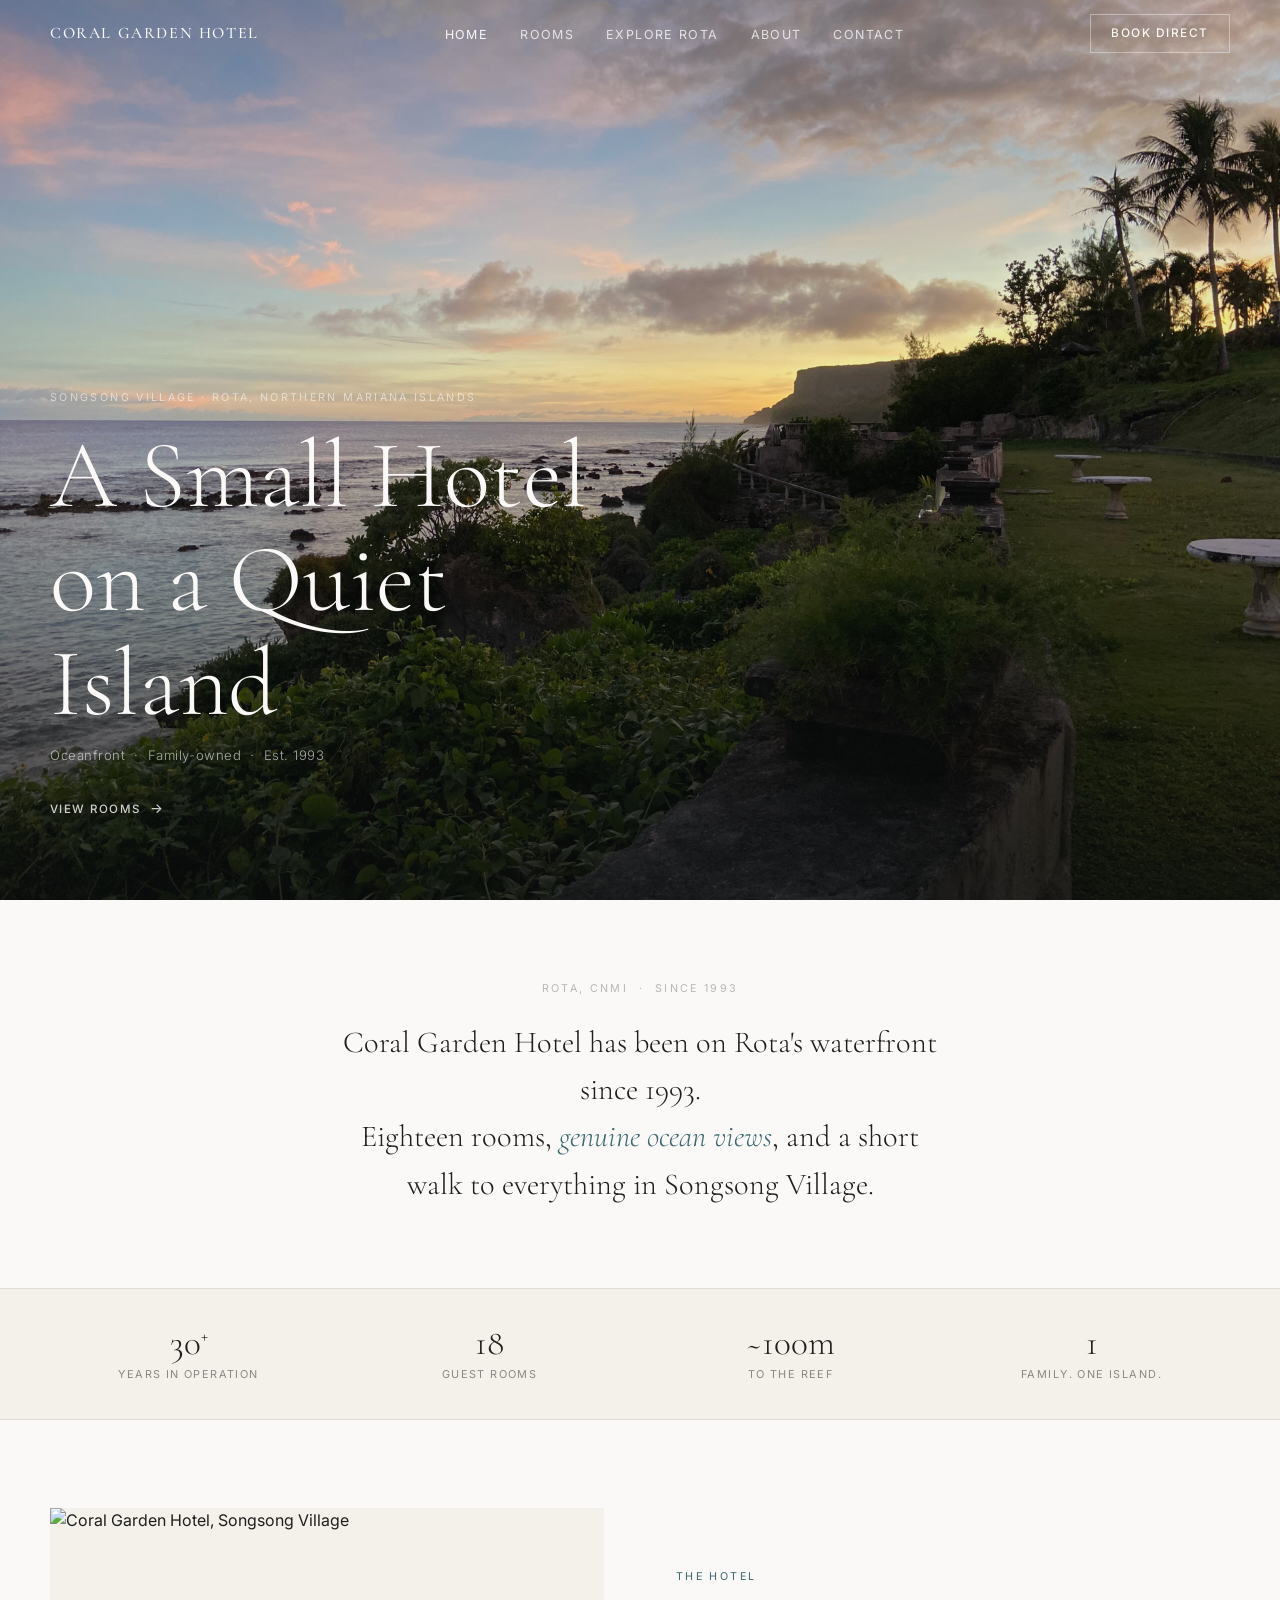
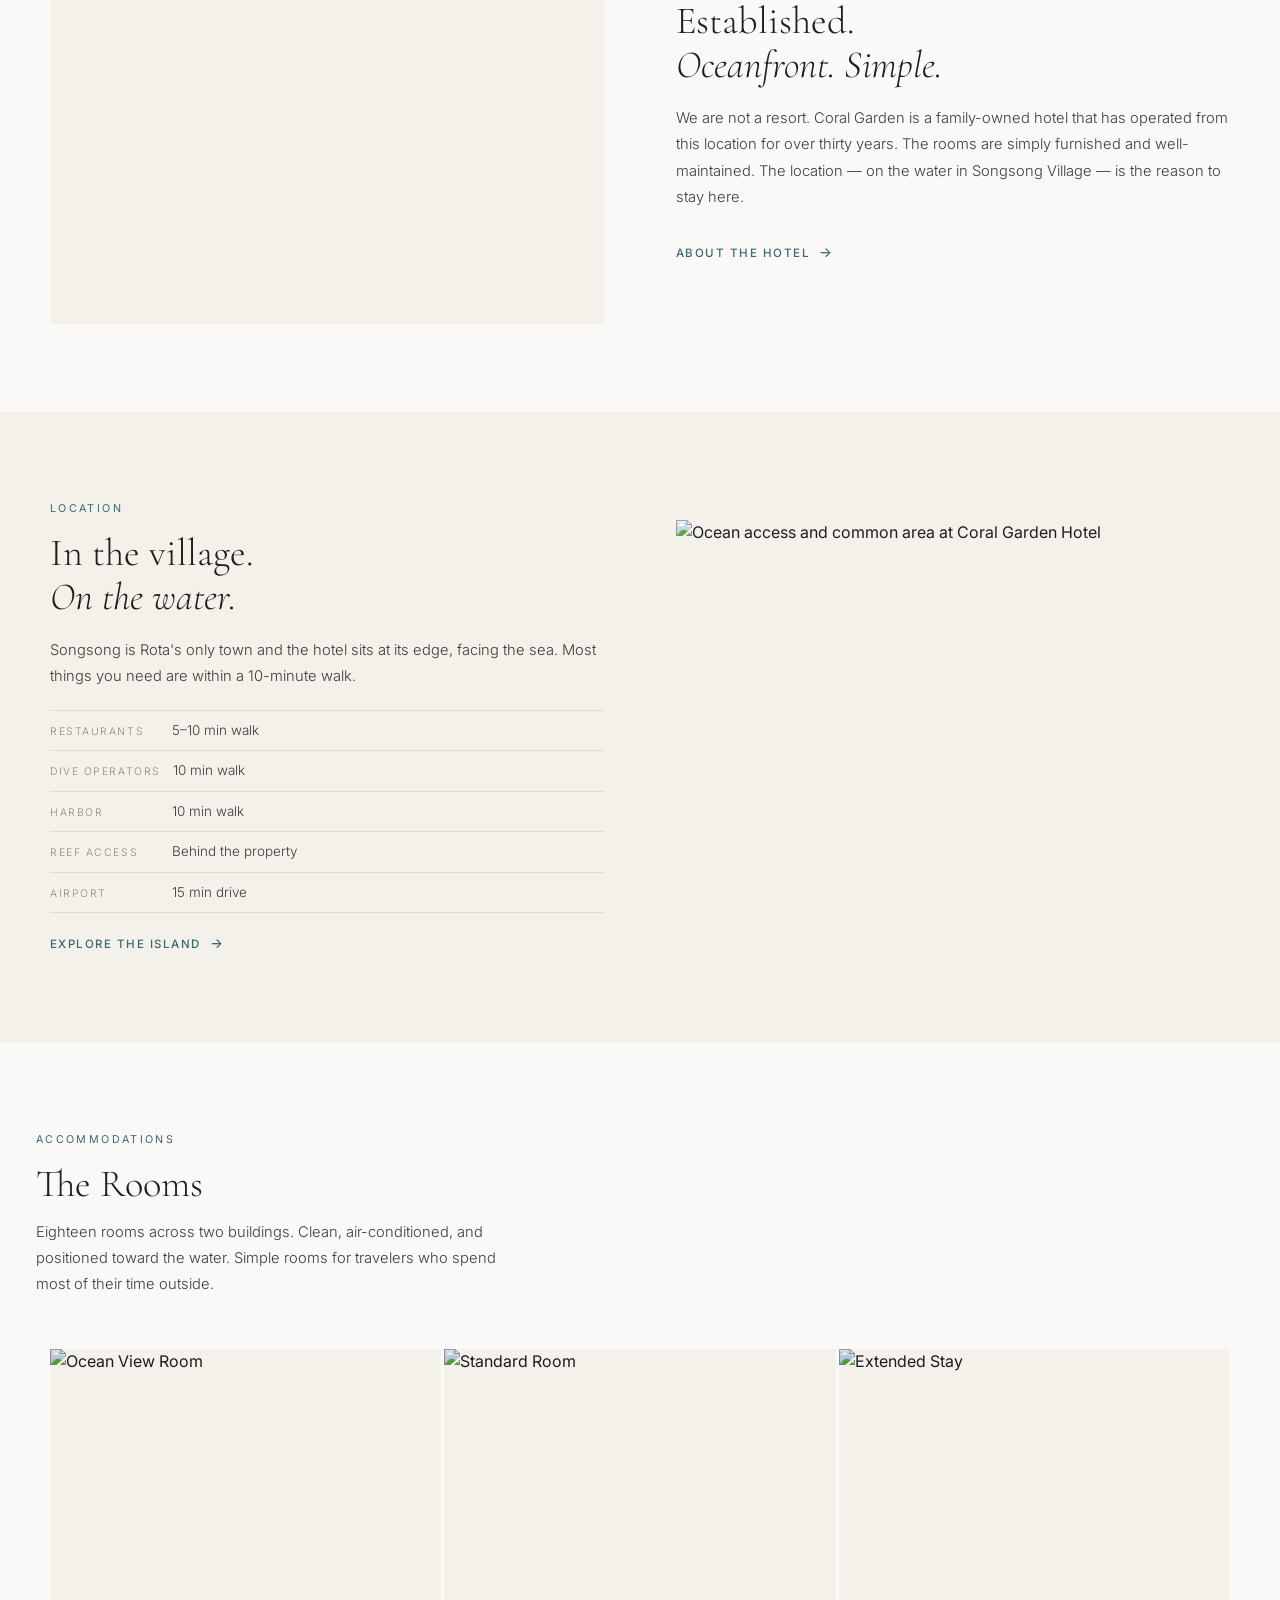
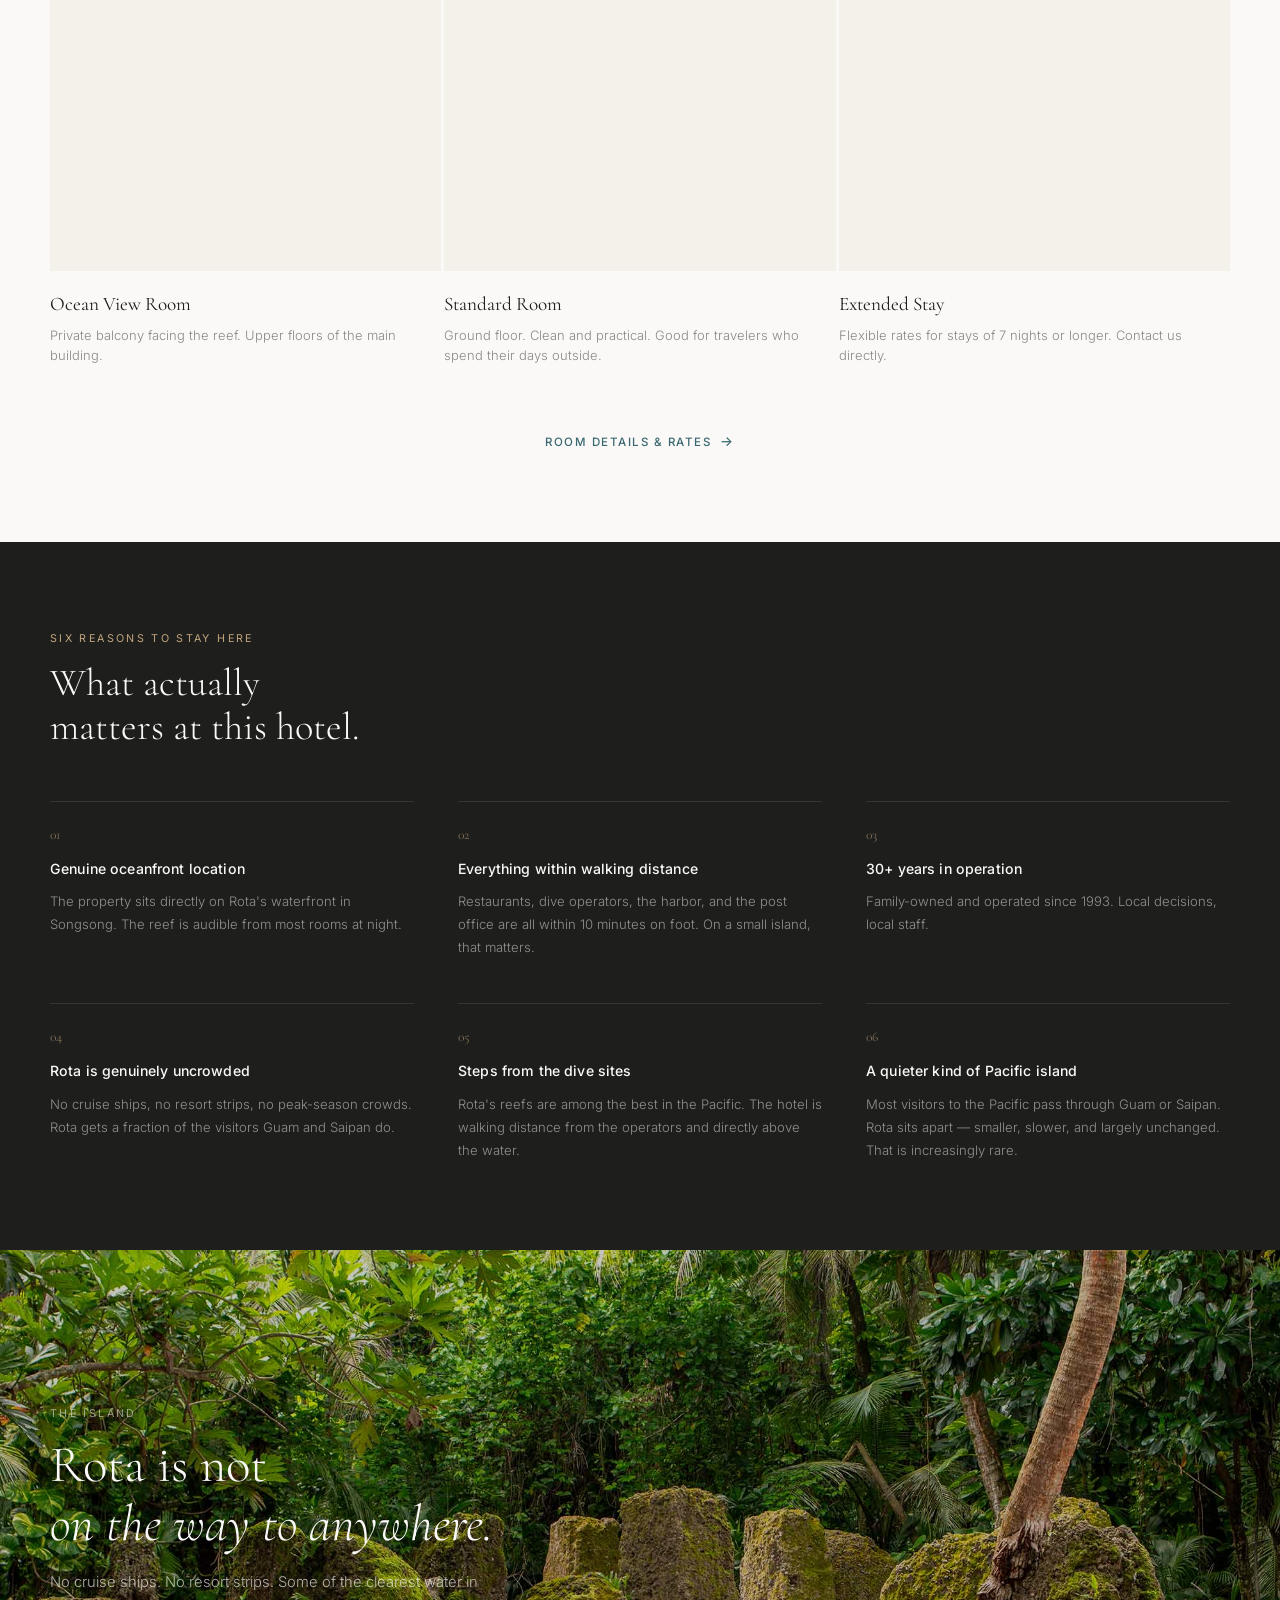
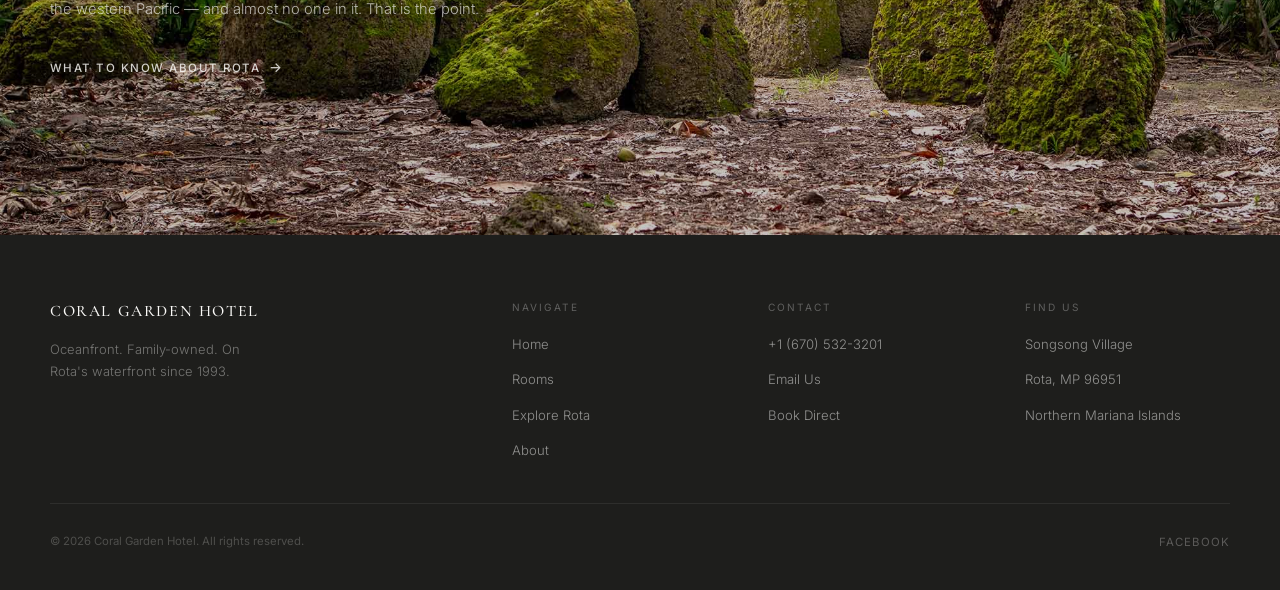
==== index.html @ 94ff8581 "removebookdirectlanguage" ====
<!DOCTYPE html>
<html lang="en">
<head>
  <meta charset="UTF-8">
  <meta name="viewport" content="width=device-width, initial-scale=1.0">
  <title>Coral Garden Hotel — Rota, Northern Mariana Islands</title>
  <meta name="description" content="A family-owned oceanfront hotel in Songsong Village, Rota. Ocean views, direct reef access, walking distance to restaurants and dive operators. Book direct for the best rate.">
  <meta property="og:title" content="Coral Garden Hotel — Rota, CNMI">
  <meta property="og:description" content="A small hotel on a quiet island. Oceanfront. Family-owned. Est. 1993.">
  <meta property="og:type" content="website">
  <link rel="preconnect" href="https://fonts.googleapis.com">
  <link rel="preconnect" href="https://fonts.gstatic.com" crossorigin>
  <link href="https://fonts.googleapis.com/css2?family=Cormorant+Garamond:ital,wght@0,300;0,400;0,500;1,300;1,400&family=Inter:wght@300;400;500&display=swap" rel="stylesheet">
  <link rel="stylesheet" href="style.css">
</head>
<body>

<nav class="nav" id="mainNav">
  <div class="nav-inner">
    <a class="nav-logo" href="index.html">Coral Garden Hotel</a>
    <ul class="nav-links">
      <li><a href="index.html"   class="active">Home</a></li>
      <li><a href="rooms.html"          >Rooms</a></li>
      <li><a href="rota.html"           >Explore Rota</a></li>
      <li><a href="about.html"          >About</a></li>
      <li><a href="contact.html"        >Contact</a></li>
    </ul>
    <a class="nav-book" href="booking.html">Book Direct</a>
    <div class="nav-burger" onclick="mobOpen()">
      <span></span><span></span><span></span>
    </div>
  </div>
</nav>

<div class="mob-menu" id="mobMenu">
  <span class="mob-close" onclick="mobClose()">✕</span>
  <a href="index.html"   onclick="mobClose()">Home</a>
  <a href="rooms.html"   onclick="mobClose()">Rooms</a>
  <a href="rota.html"    onclick="mobClose()">Explore Rota</a>
  <a href="about.html"   onclick="mobClose()">About</a>
  <a href="contact.html" onclick="mobClose()">Contact</a>
  <a class="mob-book" href="booking.html" onclick="mobClose()">Book Direct</a>
</div>

<!-- HERO — REPLACE hero-bg url with best exterior or ocean view photo -->
<section class="hero">
  <div class="hero-bg" id="heroBg"></div>
  <div class="hero-overlay"></div>
  <div class="hero-content">
    <p class="hero-eyebrow">Songsong Village · Rota, Northern Mariana Islands</p>
    <h1 class="hero-title">A Small Hotel<br>on a Quiet Island</h1>
    <p class="hero-sub">Oceanfront &nbsp;·&nbsp; Family-owned &nbsp;·&nbsp; Est. 1993</p>
    <div class="hero-btns">
      <a class="arrow-link light" href="rooms.html">View Rooms</a>
    </div>
  </div>
</section>

<!-- STATEMENT -->
<section class="statement">
  <div class="statement-inner fi">
    <p class="statement-lbl">Rota, CNMI &nbsp;·&nbsp; Since 1993</p>
    <p class="statement-text">
      Coral Garden Hotel has been on Rota's waterfront since 1993.<br>
      Eighteen rooms, <em>genuine ocean views</em>, and a short walk to everything in Songsong Village.
    </p>
  </div>
</section>

<!-- FACTS STRIP -->
<div class="facts">
  <div class="facts-grid">
    <div class="fact fi">
      <div class="fact-n">30<sup>+</sup></div>
      <div class="fact-l">Years in Operation</div>
    </div>
    <div class="fact fi d1">
      <div class="fact-n">18</div>
      <div class="fact-l">Guest Rooms</div>
    </div>
    <div class="fact fi d2">
      <div class="fact-n">~100m</div>
      <div class="fact-l">To the Reef</div>
    </div>
    <div class="fact fi d3">
      <div class="fact-n">1</div>
      <div class="fact-l">Family. One Island.</div>
    </div>
  </div>
</div>

<!-- FEATURE: THE HOTEL — REPLACE img with exterior or pavilion shot -->
<section class="feature">
  <div class="feature-inner fi">
    <div class="feat-img photo-slot">
      <img src="https://static.wixstatic.com/media/27be38_666d4c3dbf014dd08b6da16893f0f1f3~mv2.jpeg"
           alt="Coral Garden Hotel, Songsong Village" loading="lazy">
    </div>
    <div class="feat-txt">
      <p class="label">The Hotel</p>
      <h2 class="heading">Established.<br><em>Oceanfront. Simple.</em></h2>
      <p class="body-text">We are not a resort. Coral Garden is a family-owned hotel that has operated from this location for over thirty years. The rooms are simply furnished and well-maintained. The location — on the water in Songsong Village — is the reason to stay here.</p>
      <a class="arrow-link" href="about.html">About the hotel</a>
    </div>
  </div>
</section>

<!-- FEATURE: LOCATION — REPLACE img with common area or ocean access shot -->
<section class="feature feature-alt">
  <div class="feature-inner rev fi">
    <div class="feat-img photo-slot">
      <img src="https://static.wixstatic.com/media/27be38_fd2245d4fb8647ab97efee381293e799~mv2.jpeg"
           alt="Ocean access and common area at Coral Garden Hotel" loading="lazy">
    </div>
    <div class="feat-txt">
      <p class="label">Location</p>
      <h2 class="heading">In the village.<br><em>On the water.</em></h2>
      <p class="body-text">Songsong is Rota's only town and the hotel sits at its edge, facing the sea. Most things you need are within a 10-minute walk.</p>
      <div class="practical-list">
        <div class="practical-item"><span class="practical-label">Restaurants</span>5–10 min walk</div>
        <div class="practical-item"><span class="practical-label">Dive Operators</span>10 min walk</div>
        <div class="practical-item"><span class="practical-label">Harbor</span>10 min walk</div>
        <div class="practical-item"><span class="practical-label">Reef Access</span>Behind the property</div>
        <div class="practical-item"><span class="practical-label">Airport</span>15 min drive</div>
      </div>
      <a class="arrow-link" href="rota.html" style="margin-top:20px;">Explore the island</a>
    </div>
  </div>
</section>

<!-- ROOMS PREVIEW -->
<section class="rooms-preview">
  <div class="sec-head fi">
    <p class="label">Accommodations</p>
    <h2 class="heading">The Rooms</h2>
    <p class="body-text">Eighteen rooms across two buildings. Clean, air-conditioned, and positioned toward the water. Simple rooms for travelers who spend most of their time outside.</p>
  </div>
  <div class="rooms-grid">
    <a class="room-card fi" href="rooms.html">
      <div class="room-card-img photo-slot">
        <!-- REPLACE: ocean view balcony — morning light, reef visible -->
        <img src="https://static.wixstatic.com/media/9e8337_b1c061a72b2144a48a2f756beccdd137~mv2.jpg"
             alt="Ocean View Room" loading="lazy">
      </div>
      <div class="room-card-info">
        <h3 class="room-card-name">Ocean View Room</h3>
        <p class="room-card-desc">Private balcony facing the reef. Upper floors of the main building.</p>
      </div>
    </a>
    <a class="room-card fi d1" href="rooms.html">
      <div class="room-card-img photo-slot">
        <!-- REPLACE: standard room interior — bed, AC, honest and clean -->
        <img src="https://static.wixstatic.com/media/27be38_09f3816706b747b8a890a3bf2c1b6a8f~mv2_d_4032_3024_s_4_2.jpeg"
             alt="Standard Room" loading="lazy">
      </div>
      <div class="room-card-info">
        <h3 class="room-card-name">Standard Room</h3>
        <p class="room-card-desc">Ground floor. Clean and practical. Good for travelers who spend their days outside.</p>
      </div>
    </a>
    <a class="room-card fi d2" href="rooms.html">
      <div class="room-card-img photo-slot">
        <!-- REPLACE: exterior showing property + water access behind -->
        <img src="https://static.wixstatic.com/media/27be38_e75c0e0b67614b65902ec22efd4449ab~mv2.jpeg"
             alt="Extended Stay" loading="lazy">
      </div>
      <div class="room-card-info">
        <h3 class="room-card-name">Extended Stay</h3>
        <p class="room-card-desc">Flexible rates for stays of 7 nights or longer. Contact us directly.</p>
      </div>
    </a>
  </div>
  <div class="rooms-cta fi">
    <a class="arrow-link" style="margin:0 auto;" href="rooms.html">Room details &amp; rates</a>
  </div>
</section>

<!-- REASONS -->
<section class="reasons">
  <div class="wrap">
    <p class="label fi">Six Reasons to Stay Here</p>
    <h2 class="heading fi">What actually<br>matters at this hotel.</h2>
    <div class="reasons-grid">
      <div class="reason fi">
        <p class="reason-n">01</p>
        <h3 class="reason-title">Genuine oceanfront location</h3>
        <p class="reason-body">The property sits directly on Rota's waterfront in Songsong. The reef is audible from most rooms at night.</p>
      </div>
      <div class="reason fi d1">
        <p class="reason-n">02</p>
        <h3 class="reason-title">Everything within walking distance</h3>
        <p class="reason-body">Restaurants, dive operators, the harbor, and the post office are all within 10 minutes on foot. On a small island, that matters.</p>
      </div>
      <div class="reason fi d2">
        <p class="reason-n">03</p>
        <h3 class="reason-title">30+ years in operation</h3>
        <p class="reason-body">Family-owned and operated since 1993. Local decisions, local staff.</p>
      </div>
      <div class="reason fi d3">
        <p class="reason-n">04</p>
        <h3 class="reason-title">Rota is genuinely uncrowded</h3>
        <p class="reason-body">No cruise ships, no resort strips, no peak-season crowds. Rota gets a fraction of the visitors Guam and Saipan do.</p>
      </div>
      <div class="reason fi d4">
        <p class="reason-n">05</p>
        <h3 class="reason-title">Steps from the dive sites</h3>
        <p class="reason-body">Rota's reefs are among the best in the Pacific. The hotel is walking distance from the operators and directly above the water.</p>
      </div>
      <div class="reason fi d5">
        <p class="reason-n">06</p>
        <h3 class="reason-title">A quieter kind of Pacific island</h3>
        <p class="reason-body">Most visitors to the Pacific pass through Guam or Saipan. Rota sits apart — smaller, slower, and largely unchanged. That is increasingly rare.</p>
      </div>
    </div>
  </div>
</section>

<!-- ROTA TEASER -->
<section class="rota-teaser">
  <div class="rota-teaser-bg"></div>
  <div class="rota-teaser-content">
    <p class="label">The Island</p>
    <h2 class="heading">Rota is not<br><em>on the way to anywhere.</em></h2>
    <p class="body-text">No cruise ships. No resort strips. Some of the clearest water in the western Pacific — and almost no one in it. That is the point.</p>
    <a class="arrow-link light" href="rota.html">What to know about Rota</a>
  </div>
</section>


<footer class="footer">
  <div class="footer-grid">
    <div>
      <a class="footer-logo" href="index.html">Coral Garden Hotel</a>
      <p class="footer-tag">Oceanfront. Family-owned. On Rota's waterfront since 1993.</p>
    </div>
    <div>
      <p class="footer-col-hd">Navigate</p>
      <ul class="footer-list">
        <li><a href="index.html">Home</a></li>
        <li><a href="rooms.html">Rooms</a></li>
        <li><a href="rota.html">Explore Rota</a></li>
        <li><a href="about.html">About</a></li>
      </ul>
    </div>
    <div>
      <p class="footer-col-hd">Contact</p>
      <ul class="footer-list">
        <li><a href="tel:+16705323201">+1 (670) 532-3201</a></li>
        <li><a href="mailto:info@coralgardenhotel.com">Email Us</a></li>
        <li><a href="booking.html">Book Direct</a></li>
      </ul>
    </div>
    <div>
      <p class="footer-col-hd">Find Us</p>
      <ul class="footer-list">
        <li><span>Songsong Village</span></li>
        <li><span>Rota, MP 96951</span></li>
        <li><span>Northern Mariana Islands</span></li>
      </ul>
    </div>
  </div>
  <div class="footer-bot">
    <p class="footer-copy">© <span id="copy-year">2026</span> Coral Garden Hotel. All rights reserved.</p>
    <div class="footer-soc"><a href="https://www.facebook.com/coralgardenhotel" target="_blank" rel="noopener">Facebook</a></div>
  </div>
</footer>

<script src="script.js"></script>
</body>
</html>
---- style.css ----
/* ============================================================
   CORAL GARDEN HOTEL — style.css
   Shared across all pages.
   Design: grounded, practical, honest. Pacific island with taste.
============================================================ */

:root {
  --cream:       #F4F0EA;
  --white:       #FAF9F7;
  --charcoal:    #1E1E1C;
  --charcoal-lt: #3C3C39;
  --ocean:       #3A6870;
  --ocean-lt:    #568590;
  --ocean-pale:  #EBF2F4;
  --sand:        #C2A67E;
  --stone:       #8A8884;
  --stone-lt:    #B8B6B2;
  --border:      #E0DBD4;

  --serif: 'Cormorant Garamond', Georgia, serif;
  --sans:  'Inter', system-ui, -apple-system, sans-serif;

  --max:   1180px;
  --nav-h: 68px;
  --ease:  cubic-bezier(0.16, 1, 0.3, 1);
}

/* ── Reset ── */
*, *::before, *::after { box-sizing: border-box; margin: 0; padding: 0; }
html { font-size: 16px; scroll-behavior: smooth; }
body {
  font-family: var(--sans);
  background: var(--white);
  color: var(--charcoal);
  line-height: 1.6;
  -webkit-font-smoothing: antialiased;
}
img { display: block; max-width: 100%; height: auto; }
a { color: inherit; text-decoration: none; }
button { font-family: inherit; cursor: pointer; border: none; background: none; }

/* ============================================================
   NAVIGATION
============================================================ */
.nav {
  position: fixed; top: 0; left: 0; right: 0;
  z-index: 200; height: var(--nav-h);
  display: flex; align-items: center;
  padding: 0 36px;
  border-bottom: 1px solid transparent;
  transition: background 0.35s var(--ease), border-color 0.35s;
}
.nav.scrolled {
  background: rgba(250,249,247,0.97);
  border-bottom-color: var(--border);
  backdrop-filter: blur(12px);
  -webkit-backdrop-filter: blur(12px);
}
.nav-inner {
  width: 100%; max-width: var(--max); margin: 0 auto;
  display: flex; align-items: center; justify-content: space-between;
}
.nav-logo {
  font-family: var(--serif); font-weight: 500;
  font-size: 1rem; letter-spacing: 0.1em; text-transform: uppercase;
  color: var(--white); transition: color 0.35s;
}
.nav.scrolled .nav-logo { color: var(--charcoal); }

.nav-links { display: flex; align-items: center; gap: 32px; list-style: none; }
.nav-links a {
  font-size: 0.78rem; font-weight: 400;
  letter-spacing: 0.11em; text-transform: uppercase;
  color: rgba(250,249,247,0.8); transition: color 0.2s;
}
.nav.scrolled .nav-links a { color: var(--stone); }
.nav-links a:hover,
.nav.scrolled .nav-links a:hover { color: var(--charcoal); }
.nav-links a.active { color: rgba(250,249,247,0.98); }
.nav.scrolled .nav-links a.active { color: var(--charcoal); font-weight: 500; }

.nav-book {
  font-size: 0.74rem; font-weight: 500;
  letter-spacing: 0.13em; text-transform: uppercase;
  padding: 9px 20px;
  border: 1px solid rgba(250,249,247,0.4);
  color: var(--white); transition: all 0.2s; cursor: pointer;
  display: inline-block;
}
.nav.scrolled .nav-book { border-color: var(--ocean); color: var(--ocean); }
.nav-book:hover { background: var(--white); color: var(--charcoal); border-color: var(--white); }
.nav.scrolled .nav-book:hover { background: var(--ocean); color: var(--white); }

.nav-burger {
  display: none; flex-direction: column; gap: 5px;
  cursor: pointer; padding: 4px;
}
.nav-burger span {
  display: block; width: 22px; height: 1.5px;
  background: var(--white); transition: background 0.3s;
}
.nav.scrolled .nav-burger span { background: var(--charcoal); }

/* Mobile overlay */
.mob-menu {
  display: none; position: fixed; inset: 0;
  background: var(--white); z-index: 199;
  flex-direction: column; align-items: center; justify-content: center; gap: 40px;
}
.mob-menu.open { display: flex; }
.mob-menu a {
  font-family: var(--serif); font-size: 2.2rem; font-weight: 300;
  color: var(--charcoal); transition: color 0.2s;
}
.mob-menu a:hover { color: var(--ocean); }
.mob-close {
  position: absolute; top: 20px; right: 28px;
  font-size: 1.5rem; color: var(--stone-lt); cursor: pointer;
}
.mob-book {
  font-family: var(--sans) !important;
  font-size: 0.75rem !important; font-weight: 500 !important;
  letter-spacing: 0.15em !important; text-transform: uppercase;
  padding: 13px 32px;
  border: 1px solid var(--ocean) !important;
  color: var(--ocean) !important;
}

/* ============================================================
   SHARED ATOMS
============================================================ */
.label {
  font-size: 0.67rem; font-weight: 400;
  letter-spacing: 0.22em; text-transform: uppercase;
  color: var(--ocean);
}
.heading {
  font-family: var(--serif); font-weight: 300;
  line-height: 1.15; color: var(--charcoal);
}
.heading em { font-style: italic; }
.body-text {
  font-size: 0.92rem; font-weight: 300;
  line-height: 1.78; color: var(--charcoal-lt);
}

.arrow-link {
  display: inline-flex; align-items: center; gap: 9px;
  font-size: 0.72rem; font-weight: 500;
  letter-spacing: 0.13em; text-transform: uppercase;
  color: var(--ocean); transition: gap 0.2s;
}
.arrow-link::after { content: '→'; font-size: 0.85rem; }
.arrow-link:hover { gap: 14px; }
.arrow-link.light { color: rgba(250,249,247,0.82); }
.arrow-link.light:hover { color: var(--white); }

.btn {
  display: inline-block; font-size: 0.72rem; font-weight: 500;
  letter-spacing: 0.13em; text-transform: uppercase;
  padding: 12px 26px; transition: all 0.2s; cursor: pointer;
}
.btn-light { background: var(--white); color: var(--charcoal); border: 1px solid var(--white); }
.btn-light:hover { background: transparent; color: var(--white); }
.btn-dark { background: var(--charcoal); color: var(--white); border: 1px solid var(--charcoal); }
.btn-dark:hover { background: transparent; color: var(--charcoal); }

.contact-btn {
  display: inline-flex; align-items: center; gap: 11px;
  padding: 14px 26px; border: 1px solid var(--border);
  font-size: 0.84rem; font-weight: 400; color: var(--charcoal);
  transition: all 0.2s;
}
.contact-btn:hover { border-color: var(--ocean); color: var(--ocean); }
.contact-btn svg { width: 14px; height: 14px; stroke: currentColor; fill: none; stroke-width: 1.5; flex-shrink: 0; }

.wrap { max-width: var(--max); margin: 0 auto; }

/* Fade-in */
.fi { opacity: 0; transform: translateY(20px); transition: opacity 0.65s var(--ease), transform 0.65s var(--ease); }
.fi.vis { opacity: 1; transform: none; }
.fi.d1 { transition-delay: 0.08s; }
.fi.d2 { transition-delay: 0.16s; }
.fi.d3 { transition-delay: 0.24s; }
.fi.d4 { transition-delay: 0.32s; }
.fi.d5 { transition-delay: 0.40s; }

/* Photo slots */
.photo-slot { background: var(--cream); display: flex; align-items: center; justify-content: center; position: relative; overflow: hidden; }
.photo-slot img { width: 100%; height: 100%; object-fit: cover; transition: transform 0.8s var(--ease); }
.photo-slot:hover img { transform: scale(1.03); }

/* Interior page header */
.page-hdr { padding: 148px 36px 72px; background: var(--cream); border-bottom: 1px solid var(--border); }
.page-hdr .heading { font-size: clamp(2rem,4.5vw,3.4rem); margin: 10px 0 14px; }
.page-hdr .body-text { max-width: 520px; }

/* ============================================================
   FOOTER
============================================================ */
.footer { background: var(--charcoal); padding: 64px 36px 36px; }
.footer-grid { max-width: var(--max); margin: 0 auto; display: grid; grid-template-columns: 2fr 1fr 1fr 1fr; gap: 52px; }
.footer-logo { font-family: var(--serif); font-weight: 500; font-size: 1rem; letter-spacing: 0.1em; text-transform: uppercase; color: var(--white); display: block; margin-bottom: 14px; }
.footer-tag { font-size: 0.81rem; font-weight: 300; color: rgba(250,249,247,0.4); line-height: 1.7; max-width: 230px; }
.footer-col-hd { font-size: 0.63rem; letter-spacing: 0.2em; text-transform: uppercase; color: rgba(250,249,247,0.3); margin-bottom: 16px; }
.footer-list { list-style: none; display: flex; flex-direction: column; gap: 10px; }
.footer-list li a,
.footer-list li span { font-size: 0.82rem; font-weight: 300; color: rgba(250,249,247,0.52); transition: color 0.2s; }
.footer-list li a:hover { color: var(--white); }
.footer-bot { max-width: var(--max); margin: 40px auto 0; padding-top: 24px; border-top: 1px solid rgba(255,255,255,0.07); display: flex; justify-content: space-between; align-items: center; }
.footer-copy { font-size: 0.71rem; color: rgba(250,249,247,0.22); }
.footer-soc a { font-size: 0.71rem; letter-spacing: 0.1em; text-transform: uppercase; color: rgba(250,249,247,0.28); transition: color 0.2s; }
.footer-soc a:hover { color: var(--white); }

/* ============================================================
   HOME — HERO
============================================================ */
.hero { position: relative; height: 100vh; min-height: 600px; display: flex; align-items: flex-end; overflow: hidden; }
.hero-bg {
  position: absolute; inset: 0;
  background-image: url('images/hero-hotel.jpeg');
  background-size: cover; background-position: center 55%;
  transform: scale(1); transition: transform 8s ease-out;
}
.hero-bg.loaded { transform: scale(1.03); }
.hero-overlay { position: absolute; inset: 0; background: linear-gradient(to bottom, rgba(14,17,17,0.2) 0%, rgba(14,17,17,0.06) 45%, rgba(14,17,17,0.58) 100%); }
.hero-content { position: relative; z-index: 2; padding: 0 36px 80px; width: 100%; max-width: calc(var(--max) + 72px); margin: 0 auto; }
.hero-eyebrow { font-size: 0.67rem; letter-spacing: 0.22em; text-transform: uppercase; color: rgba(250,249,247,0.6); margin-bottom: 18px; }
.hero-title { font-family: var(--serif); font-weight: 300; font-size: clamp(3.2rem,7.5vw,6.2rem); line-height: 1.08; color: var(--white); max-width: 620px; margin-bottom: 10px; }
.hero-sub { font-size: 0.82rem; font-weight: 300; color: rgba(250,249,247,0.65); margin-bottom: 32px; letter-spacing: 0.04em; }
.hero-btns { display: flex; align-items: center; gap: 28px; }

/* ── Statement ── */
.statement { padding: 80px 36px; background: var(--white); text-align: center; }
.statement-inner { max-width: 600px; margin: 0 auto; }
.statement-lbl { font-size: 0.67rem; letter-spacing: 0.22em; text-transform: uppercase; color: var(--stone-lt); margin-bottom: 22px; }
.statement-text { font-family: var(--serif); font-weight: 300; font-size: clamp(1.4rem,2.8vw,1.9rem); line-height: 1.55; color: var(--charcoal); }
.statement-text em { font-style: italic; color: var(--ocean); }

/* ── Facts strip ── */
.facts { border-top: 1px solid var(--border); border-bottom: 1px solid var(--border); padding: 36px; background: var(--cream); }
.facts-grid { max-width: var(--max); margin: 0 auto; display: grid; grid-template-columns: repeat(4,1fr); gap: 24px; }
.fact { text-align: center; }
.fact-n { font-family: var(--serif); font-size: 2.2rem; font-weight: 300; line-height: 1; color: var(--charcoal); margin-bottom: 6px; }
.fact-n sup { font-size: 1.1rem; }
.fact-l { font-size: 0.68rem; letter-spacing: 0.13em; text-transform: uppercase; color: var(--stone); }

/* ── Feature splits ── */
.feature { padding: 88px 36px; }
.feature-alt { background: var(--cream); }
.feature-inner { max-width: var(--max); margin: 0 auto; display: grid; grid-template-columns: 1fr 1fr; gap: 72px; align-items: center; }
.feature-inner.rev { direction: rtl; }
.feature-inner.rev > * { direction: ltr; }
.feat-img { overflow: hidden; aspect-ratio: 4/3; }
.feat-img img { width: 100%; height: 100%; object-fit: cover; transition: transform 0.8s var(--ease); }
.feat-img:hover img { transform: scale(1.03); }
.feat-txt .label { margin-bottom: 14px; }
.feat-txt .heading { font-size: clamp(1.7rem,3vw,2.5rem); margin-bottom: 18px; }
.feat-txt .body-text { margin-bottom: 12px; }
.feat-txt .arrow-link { margin-top: 20px; display: inline-flex; }

/* Practical info list */
.practical-list { margin-top: 20px; display: flex; flex-direction: column; }
.practical-item { display: flex; align-items: baseline; gap: 12px; padding: 9px 0; border-bottom: 1px solid var(--border); font-size: 0.84rem; font-weight: 300; color: var(--charcoal-lt); }
.practical-item:first-child { border-top: 1px solid var(--border); }
.practical-label { font-size: 0.65rem; letter-spacing: 0.15em; text-transform: uppercase; color: var(--stone); min-width: 110px; flex-shrink: 0; }

/* ── Rooms preview ── */
.rooms-preview { padding: 88px 36px; background: var(--white); }
.sec-head { margin-bottom: 52px; }
.sec-head .label { margin-bottom: 14px; }
.sec-head .heading { font-size: clamp(1.7rem,3vw,2.5rem); margin-bottom: 12px; }
.sec-head .body-text { max-width: 480px; }
.rooms-grid { max-width: var(--max); margin: 0 auto; display: grid; grid-template-columns: repeat(3,1fr); gap: 3px; }
.room-card { cursor: pointer; }
.room-card-img { overflow: hidden; aspect-ratio: 3/4; }
.room-card-img img { width: 100%; height: 100%; object-fit: cover; transition: transform 0.7s var(--ease); filter: brightness(0.92); }
.room-card:hover .room-card-img img { transform: scale(1.04); filter: brightness(1); }
.room-card-info { padding: 18px 0; }
.room-card-name { font-family: var(--serif); font-size: 1.2rem; font-weight: 400; color: var(--charcoal); margin-bottom: 5px; }
.room-card-desc { font-size: 0.81rem; font-weight: 300; color: var(--stone); line-height: 1.6; }
.rooms-cta { text-align: center; margin-top: 44px; }

/* ── Who This Is For ── */
.fit-section { padding: 88px 36px; background: var(--cream); }
.fit-inner { max-width: var(--max); margin: 0 auto; }
.fit-section .label { margin-bottom: 14px; }
.fit-section .heading { font-size: clamp(1.7rem,3vw,2.5rem); margin-bottom: 40px; }
.fit-grid { display: grid; grid-template-columns: 1fr 1fr; gap: 3px; }
.fit-col { background: var(--white); padding: 36px 40px; }
.fit-col.not { background: var(--charcoal); }
.fit-col-hd { font-size: 0.67rem; letter-spacing: 0.2em; text-transform: uppercase; margin-bottom: 24px; padding-bottom: 16px; border-bottom: 1px solid var(--border); color: var(--ocean); }
.fit-col.not .fit-col-hd { color: rgba(250,249,247,0.4); border-color: rgba(255,255,255,0.1); }
.fit-list { list-style: none; display: flex; flex-direction: column; }
.fit-list li { display: flex; align-items: baseline; gap: 12px; padding: 11px 0; border-bottom: 1px solid var(--border); font-size: 0.87rem; font-weight: 300; color: var(--charcoal-lt); line-height: 1.5; }
.fit-col.not .fit-list li { color: rgba(250,249,247,0.62); border-color: rgba(255,255,255,0.09); }
.fit-list li:last-child { border-bottom: none; }
.fit-check { font-size: 0.75rem; color: var(--ocean); flex-shrink: 0; margin-top: 1px; }
.fit-col.not .fit-check { color: rgba(250,249,247,0.3); }
.fit-note { margin-top: 28px; padding-top: 20px; border-top: 1px solid var(--border); font-size: 0.78rem; font-weight: 300; color: var(--stone); line-height: 1.7; }

/* ── Reasons (dark) ── */
.reasons { padding: 88px 36px; background: var(--charcoal); }
.reasons .label { color: var(--sand); margin-bottom: 14px; }
.reasons .heading { color: var(--white); font-size: clamp(1.7rem,3vw,2.5rem); margin-bottom: 52px; }
.reasons-grid { max-width: var(--max); margin: 0 auto; display: grid; grid-template-columns: repeat(3,1fr); gap: 44px; }
.reason { border-top: 1px solid rgba(255,255,255,0.1); padding-top: 22px; }
.reason-n { font-family: var(--serif); font-size: 0.85rem; color: var(--sand); opacity: 0.6; margin-bottom: 12px; }
.reason-title { font-size: 0.88rem; font-weight: 500; color: var(--white); margin-bottom: 10px; letter-spacing: 0.01em; }
.reason-body { font-size: 0.82rem; font-weight: 300; color: rgba(250,249,247,0.52); line-height: 1.75; }

/* ── Perks ── */
.perks { padding: 72px 36px; background: var(--ocean-pale); border-top: 1px solid rgba(58,104,112,0.14); }
.perks-inner { max-width: var(--max); margin: 0 auto; display: flex; align-items: center; gap: 72px; }
.perks-lhs { flex: 1; }
.perks-lhs .label { margin-bottom: 14px; }
.perks-lhs .heading { font-size: clamp(1.5rem,2.5vw,2.1rem); margin-bottom: 14px; }
.perks-rhs { flex: 1; display: flex; flex-direction: column; }
.perk { display: flex; align-items: flex-start; gap: 16px; padding: 16px 0; border-bottom: 1px solid rgba(58,104,112,0.14); }
.perk:first-child { border-top: 1px solid rgba(58,104,112,0.14); }
.perk-icon { width: 32px; height: 32px; flex-shrink: 0; background: var(--ocean); display: flex; align-items: center; justify-content: center; margin-top: 2px; }
.perk-icon svg { width: 13px; height: 13px; stroke: var(--white); fill: none; stroke-width: 1.6; }
.perk-t { font-size: 0.85rem; font-weight: 500; color: var(--charcoal); margin-bottom: 3px; }
.perk-d { font-size: 0.8rem; font-weight: 300; color: #5f5d59; line-height: 1.6; }

/* ── Rota teaser ── */
.rota-teaser { position: relative; height: 65vh; min-height: 460px; display: flex; align-items: center; overflow: hidden; }
.rota-teaser-bg {
  position: absolute; inset: 0;
  background-image: url('images/latte-stones.jpg');
  background-size: cover; background-position: center;
  filter: brightness(0.78);
}
.rota-teaser-content { position: relative; z-index: 2; padding: 0 36px; max-width: calc(var(--max) + 72px); margin: 0 auto; width: 100%; }
.rota-teaser-content .label { color: rgba(250,249,247,0.55); margin-bottom: 14px; }
.rota-teaser-content .heading { color: var(--white); font-size: clamp(1.8rem,4vw,3.2rem); max-width: 520px; margin-bottom: 16px; }
.rota-teaser-content .body-text { color: rgba(250,249,247,0.68); max-width: 440px; margin-bottom: 32px; }

/* ── Book direct ── */
.book-direct { padding: 96px 36px; background: var(--white); text-align: center; }
.book-direct-inner { max-width: 520px; margin: 0 auto; }
.book-direct-inner .label { margin-bottom: 14px; }
.book-direct-inner .heading { font-size: clamp(1.7rem,3vw,2.5rem); margin-bottom: 14px; }
.book-direct-inner .body-text { margin-bottom: 36px; }
.book-btns { display: flex; gap: 12px; justify-content: center; flex-wrap: wrap; margin-bottom: 24px; }
.direct-note { font-size: 0.75rem; font-weight: 300; color: var(--stone-lt); line-height: 1.7; }
.direct-props { display: grid; grid-template-columns: repeat(3,1fr); gap: 0; max-width: var(--max); margin: 0 auto 40px; border: 1px solid var(--border); }
.direct-prop { padding: 24px 28px; border-right: 1px solid var(--border); text-align: left; }
.direct-prop:last-child { border-right: none; }
.direct-prop-icon { font-size: 1rem; margin-bottom: 10px; }
.direct-prop-t { font-size: 0.82rem; font-weight: 500; color: var(--charcoal); margin-bottom: 5px; }
.direct-prop-d { font-size: 0.78rem; font-weight: 300; color: var(--stone); line-height: 1.65; }

/* ============================================================
   ROOMS PAGE
============================================================ */
.rooms-list { padding: 72px 36px; background: var(--white); }
.rooms-list-inner { max-width: var(--max); margin: 0 auto; display: flex; flex-direction: column; }
.room-row { display: grid; grid-template-columns: 1fr 1fr; gap: 64px; align-items: center; padding: 72px 0; border-bottom: 1px solid var(--border); }
.room-row:first-child { padding-top: 0; }
.room-row:last-child { border-bottom: none; padding-bottom: 0; }
.room-row.alt { direction: rtl; }
.room-row.alt > * { direction: ltr; }
.room-img { overflow: hidden; aspect-ratio: 4/3; background: var(--cream); }
.room-img img { width: 100%; height: 100%; object-fit: cover; }
.room-badge { display: inline-block; margin-bottom: 16px; font-size: 0.64rem; letter-spacing: 0.18em; text-transform: uppercase; color: var(--ocean); border: 1px solid var(--ocean); padding: 4px 10px; }
.room-name { font-family: var(--serif); font-size: clamp(1.7rem,2.8vw,2.3rem); font-weight: 300; line-height: 1.2; color: var(--charcoal); margin-bottom: 16px; }
.room-name em { font-style: italic; }
.amenities { display: flex; flex-wrap: wrap; gap: 7px; margin: 20px 0 24px; }
.tag { font-size: 0.68rem; letter-spacing: 0.06em; color: var(--stone); background: var(--cream); padding: 5px 11px; border: 1px solid var(--border); }

/* ============================================================
   EXPLORE ROTA PAGE
============================================================ */
.rota-ph { position: relative; height: 55vh; min-height: 400px; display: flex; align-items: flex-end; overflow: hidden; }
.rota-ph-bg {
  position: absolute; inset: 0;
  background-image: url('https://static.wixstatic.com/media/27be38_e75c0e0b67614b65902ec22efd4449ab~mv2.jpeg');
  background-size: cover; background-position: center;
}
.rota-ph-overlay { position: absolute; inset: 0; background: linear-gradient(to bottom, rgba(14,17,17,0.08), rgba(14,17,17,0.62)); }
.rota-ph-content { position: relative; z-index: 2; padding: 0 36px 56px; max-width: calc(var(--max) + 72px); margin: 0 auto; width: 100%; }
.rota-ph-content .label { color: rgba(250,249,247,0.6); margin-bottom: 12px; }
.rota-ph-content .heading { color: var(--white); font-size: clamp(2.2rem,5vw,3.8rem); }
.rota-body { padding: 72px 36px; background: var(--white); }
.rota-intro { max-width: var(--max); margin: 0 auto; display: grid; grid-template-columns: 3fr 1fr; gap: 72px; padding-bottom: 72px; border-bottom: 1px solid var(--border); }
.rota-intro .label { margin-bottom: 14px; }
.rota-intro .heading { font-size: clamp(1.7rem,3vw,2.4rem); margin-bottom: 18px; }
.rota-intro .body-text { margin-bottom: 12px; }
.r-sidebar { border-left: 1px solid var(--border); padding-left: 40px; }
.r-fact { margin-bottom: 26px; }
.r-fact-lbl { font-size: 0.63rem; letter-spacing: 0.2em; text-transform: uppercase; color: var(--stone-lt); margin-bottom: 5px; }
.r-fact-val { font-family: var(--serif); font-size: 1rem; color: var(--charcoal); }
.activities { max-width: var(--max); margin: 0 auto; padding-top: 64px; }
.act-grid { display: grid; grid-template-columns: repeat(3,1fr); gap: 36px; margin-top: 40px; }
.act-card { border-top: 2px solid var(--ocean); padding-top: 20px; }
.act-name { font-family: var(--serif); font-size: 1.2rem; font-weight: 400; color: var(--charcoal); margin-bottom: 9px; }
.act-body { font-size: 0.83rem; font-weight: 300; color: var(--stone); line-height: 1.75; }
.getting-here { max-width: var(--max); margin: 64px auto 0; padding-top: 64px; border-top: 1px solid var(--border); }
.get-grid { display: grid; grid-template-columns: repeat(3,1fr); gap: 36px; margin-top: 36px; }
.get-title { font-family: var(--serif); font-size: 1.15rem; font-weight: 400; color: var(--charcoal); margin-bottom: 10px; }
.honest-note { max-width: var(--max); margin: 64px auto 0; padding: 36px; background: var(--cream); border: 1px solid var(--border); }
.honest-note .label { margin-bottom: 12px; }

/* ============================================================
   ABOUT PAGE
============================================================ */
.about-body { padding: 148px 36px 88px; background: var(--white); }
.about-inner { max-width: var(--max); margin: 0 auto; }
.about-open { display: grid; grid-template-columns: 1fr 1fr; gap: 72px; align-items: start; margin-bottom: 88px; padding-bottom: 88px; border-bottom: 1px solid var(--border); }
.about-open .label { margin-bottom: 14px; }
.about-open .heading { font-size: clamp(2rem,4vw,3.2rem); }
.about-open .body-text { margin-bottom: 14px; }
.about-photo-row { display: grid; grid-template-columns: repeat(3,1fr); gap: 6px; margin-bottom: 88px; }
.about-photo { overflow: hidden; aspect-ratio: 3/4; background: var(--cream); }
.about-photo img { width: 100%; height: 100%; object-fit: cover; }
.about-what { max-width: 660px; margin-bottom: 88px; padding-bottom: 88px; border-bottom: 1px solid var(--border); }
.about-what .label { margin-bottom: 14px; }
.about-what .heading { font-size: clamp(1.7rem,3vw,2.5rem); margin-bottom: 18px; }
.about-what .body-text { margin-bottom: 14px; }
.about-pillars { display: grid; grid-template-columns: repeat(3,1fr); gap: 40px; }
.pillar .label { margin-bottom: 10px; }

/* ============================================================
   CONTACT PAGE
============================================================ */
.contact-body { padding: 148px 36px 88px; background: var(--white); }
.contact-inner { max-width: var(--max); margin: 0 auto; display: grid; grid-template-columns: 1fr 1fr; gap: 88px; }
.contact-lhs .label { margin-bottom: 14px; }
.contact-lhs .heading { font-size: clamp(1.9rem,3.5vw,2.8rem); margin-bottom: 28px; }
.cdetail { margin-bottom: 40px; }
.cdetail-lbl { font-size: 0.63rem; letter-spacing: 0.2em; text-transform: uppercase; color: var(--stone-lt); margin-bottom: 7px; }
.cdetail-val { font-family: var(--serif); font-size: 1.4rem; font-weight: 300; color: var(--charcoal); line-height: 1.4; }
.cdetail-val a { transition: color 0.2s; }
.cdetail-val a:hover { color: var(--ocean); }
.tz-note { font-size: 0.81rem; font-weight: 300; color: var(--stone); line-height: 1.7; }
.map-wrap { margin-top: 32px; height: 230px; overflow: hidden; border: 1px solid var(--border); }
.map-wrap iframe { width: 100%; height: 100%; border: 0; filter: grayscale(25%) contrast(1.05); }
.direct-box { background: var(--cream); padding: 36px; border: 1px solid var(--border); }
.direct-box-t { font-family: var(--serif); font-size: 1.4rem; font-weight: 400; color: var(--charcoal); margin-bottom: 12px; }
.direct-box-b { font-size: 0.84rem; font-weight: 300; color: var(--stone); line-height: 1.75; margin-bottom: 22px; }
.direct-reason { display: flex; align-items: flex-start; gap: 11px; padding: 10px 0; border-bottom: 1px solid var(--border); font-size: 0.82rem; font-weight: 300; color: var(--charcoal-lt); line-height: 1.55; }
.direct-reason::before { content: '✓'; color: var(--ocean); flex-shrink: 0; }
.direct-btns { display: flex; flex-direction: column; gap: 9px; margin-top: 26px; padding-top: 22px; border-top: 1px solid var(--border); }
.direct-btns .contact-btn { justify-content: center; }
.ota-note { margin-top: 20px; padding: 22px 24px; background: var(--white); border: 1px solid var(--border); font-size: 0.81rem; font-weight: 300; color: var(--stone); line-height: 1.7; }

/* ============================================================
   RESPONSIVE
============================================================ */
@media (max-width: 1024px) {
  .feature-inner { gap: 48px; }
  .facts-grid { grid-template-columns: repeat(2,1fr); }
  .rooms-grid { grid-template-columns: repeat(2,1fr); }
  .reasons-grid { grid-template-columns: repeat(2,1fr); }
  .footer-grid { grid-template-columns: 1fr 1fr; gap: 40px; }
  .rota-intro { grid-template-columns: 1fr; gap: 44px; }
  .r-sidebar { border-left: none; padding-left: 0; border-top: 1px solid var(--border); padding-top: 36px; }
  .act-grid { grid-template-columns: repeat(2,1fr); }
  .get-grid { grid-template-columns: repeat(2,1fr); }
  .direct-props { grid-template-columns: 1fr; }
  .direct-prop { border-right: none; border-bottom: 1px solid var(--border); }
  .direct-prop:last-child { border-bottom: none; }
}

@media (max-width: 768px) {
  .nav { padding: 0 20px; }
  .nav-links, .nav-book { display: none; }
  .nav-burger { display: flex; }
  .hero-content { padding: 0 20px 56px; }
  .hero-title { font-size: 2.6rem; }
  .statement { padding: 60px 20px; }
  .facts { padding: 32px 20px; }
  .facts-grid { grid-template-columns: repeat(2,1fr); gap: 20px; }
  .feature { padding: 64px 20px; }
  .feature-inner { grid-template-columns: 1fr; gap: 36px; }
  .feature-inner.rev { direction: ltr; }
  .rooms-preview { padding: 64px 20px; }
  .rooms-grid { grid-template-columns: 1fr; gap: 36px; }
  .fit-section { padding: 64px 20px; }
  .fit-grid { grid-template-columns: 1fr; }
  .fit-col { padding: 28px 24px; }
  .reasons { padding: 64px 20px; }
  .reasons-grid { grid-template-columns: 1fr; gap: 36px; }
  .perks { padding: 56px 20px; }
  .perks-inner { flex-direction: column; gap: 40px; }
  .rota-teaser-content { padding: 0 20px; }
  .book-direct { padding: 72px 20px; }
  .book-btns { flex-direction: column; align-items: center; }
  .page-hdr { padding: 110px 20px 56px; }
  .rooms-list { padding: 56px 20px; }
  .room-row { grid-template-columns: 1fr; gap: 28px; padding: 56px 0; }
  .room-row.alt { direction: ltr; }
  .rota-ph-content { padding: 0 20px 44px; }
  .rota-body { padding: 56px 20px; }
  .rota-intro { grid-template-columns: 1fr; }
  .act-grid, .get-grid { grid-template-columns: 1fr; }
  .honest-note { padding: 24px 20px; }
  .about-body { padding: 110px 20px 64px; }
  .about-open { grid-template-columns: 1fr; gap: 40px; margin-bottom: 64px; padding-bottom: 64px; }
  .about-photo-row { grid-template-columns: 1fr 1fr; }
  .about-photo:last-child { display: none; }
  .about-what { margin-bottom: 64px; padding-bottom: 64px; }
  .about-pillars { grid-template-columns: 1fr; gap: 28px; }
  .contact-body { padding: 110px 20px 64px; }
  .contact-inner { grid-template-columns: 1fr; gap: 52px; }
  .footer { padding: 52px 20px 32px; }
  .footer-grid { grid-template-columns: 1fr; gap: 36px; }
  .footer-bot { flex-direction: column; gap: 12px; text-align: center; }
}
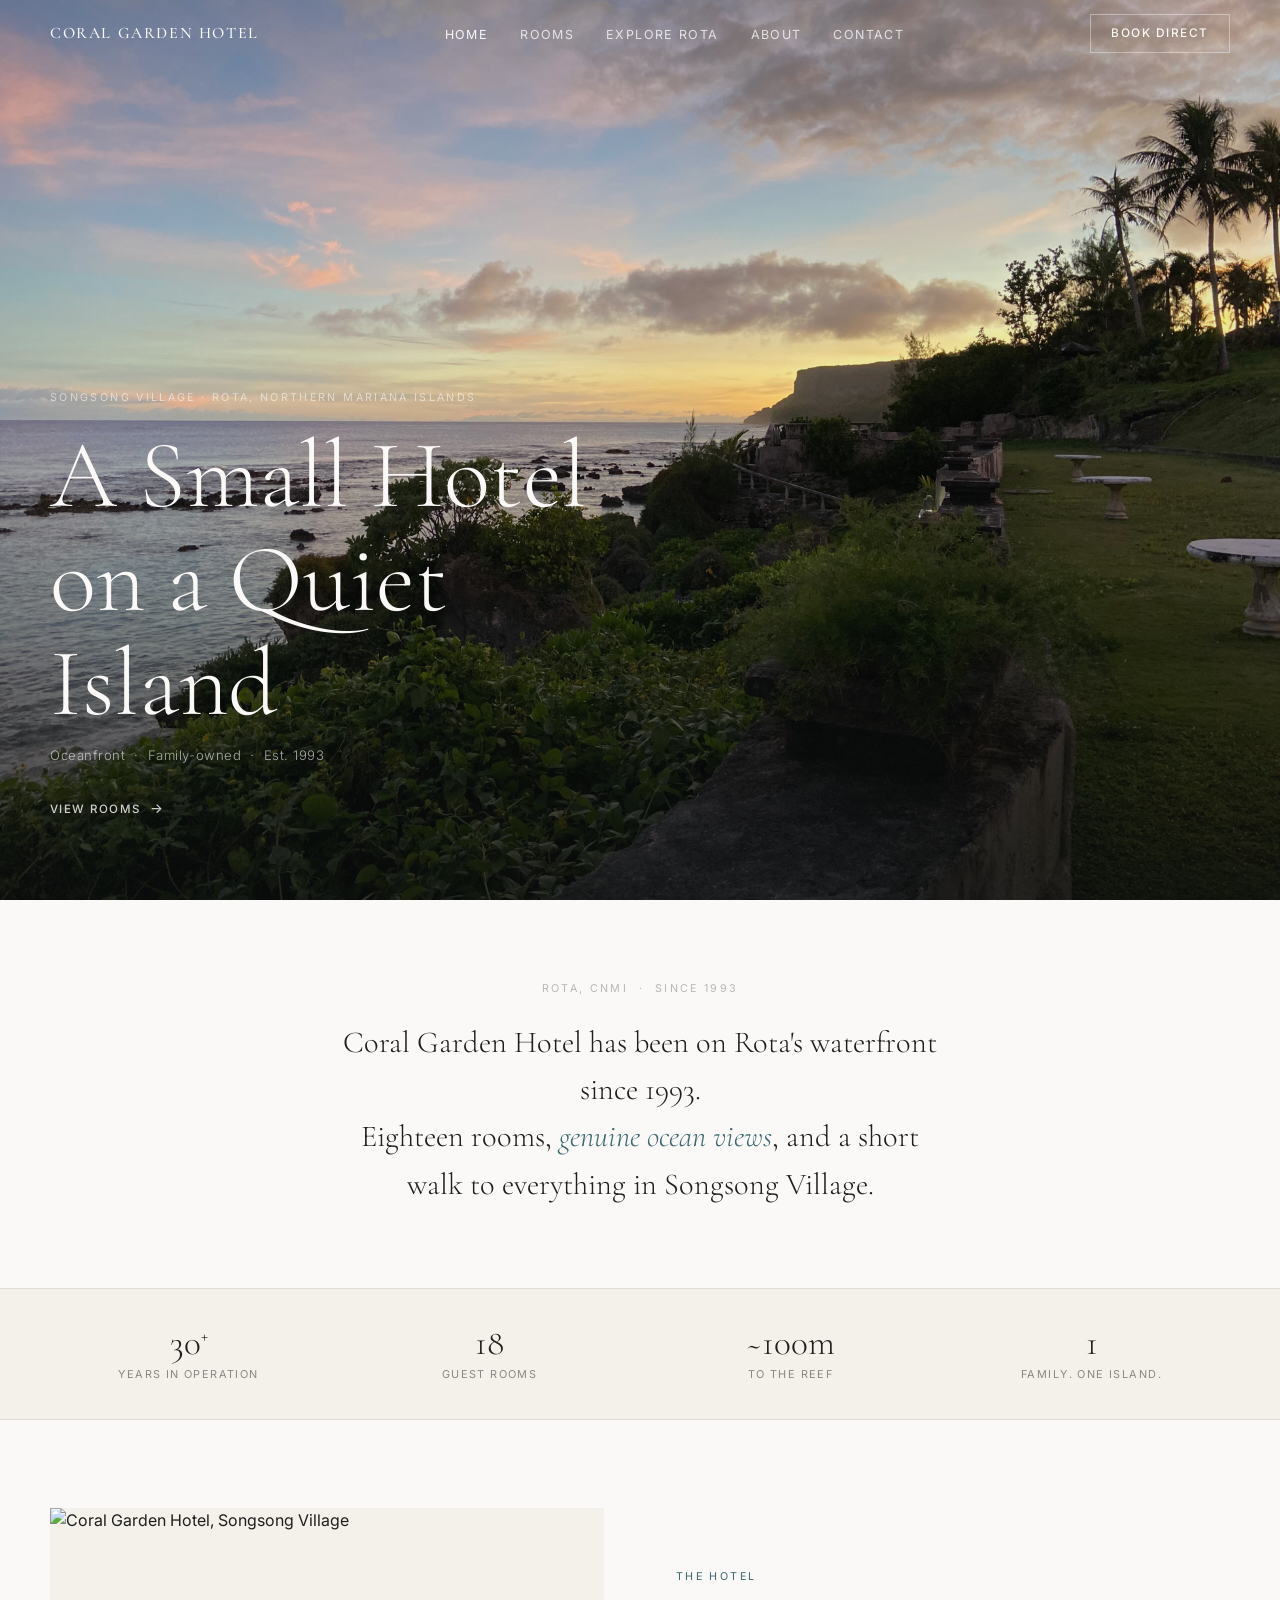
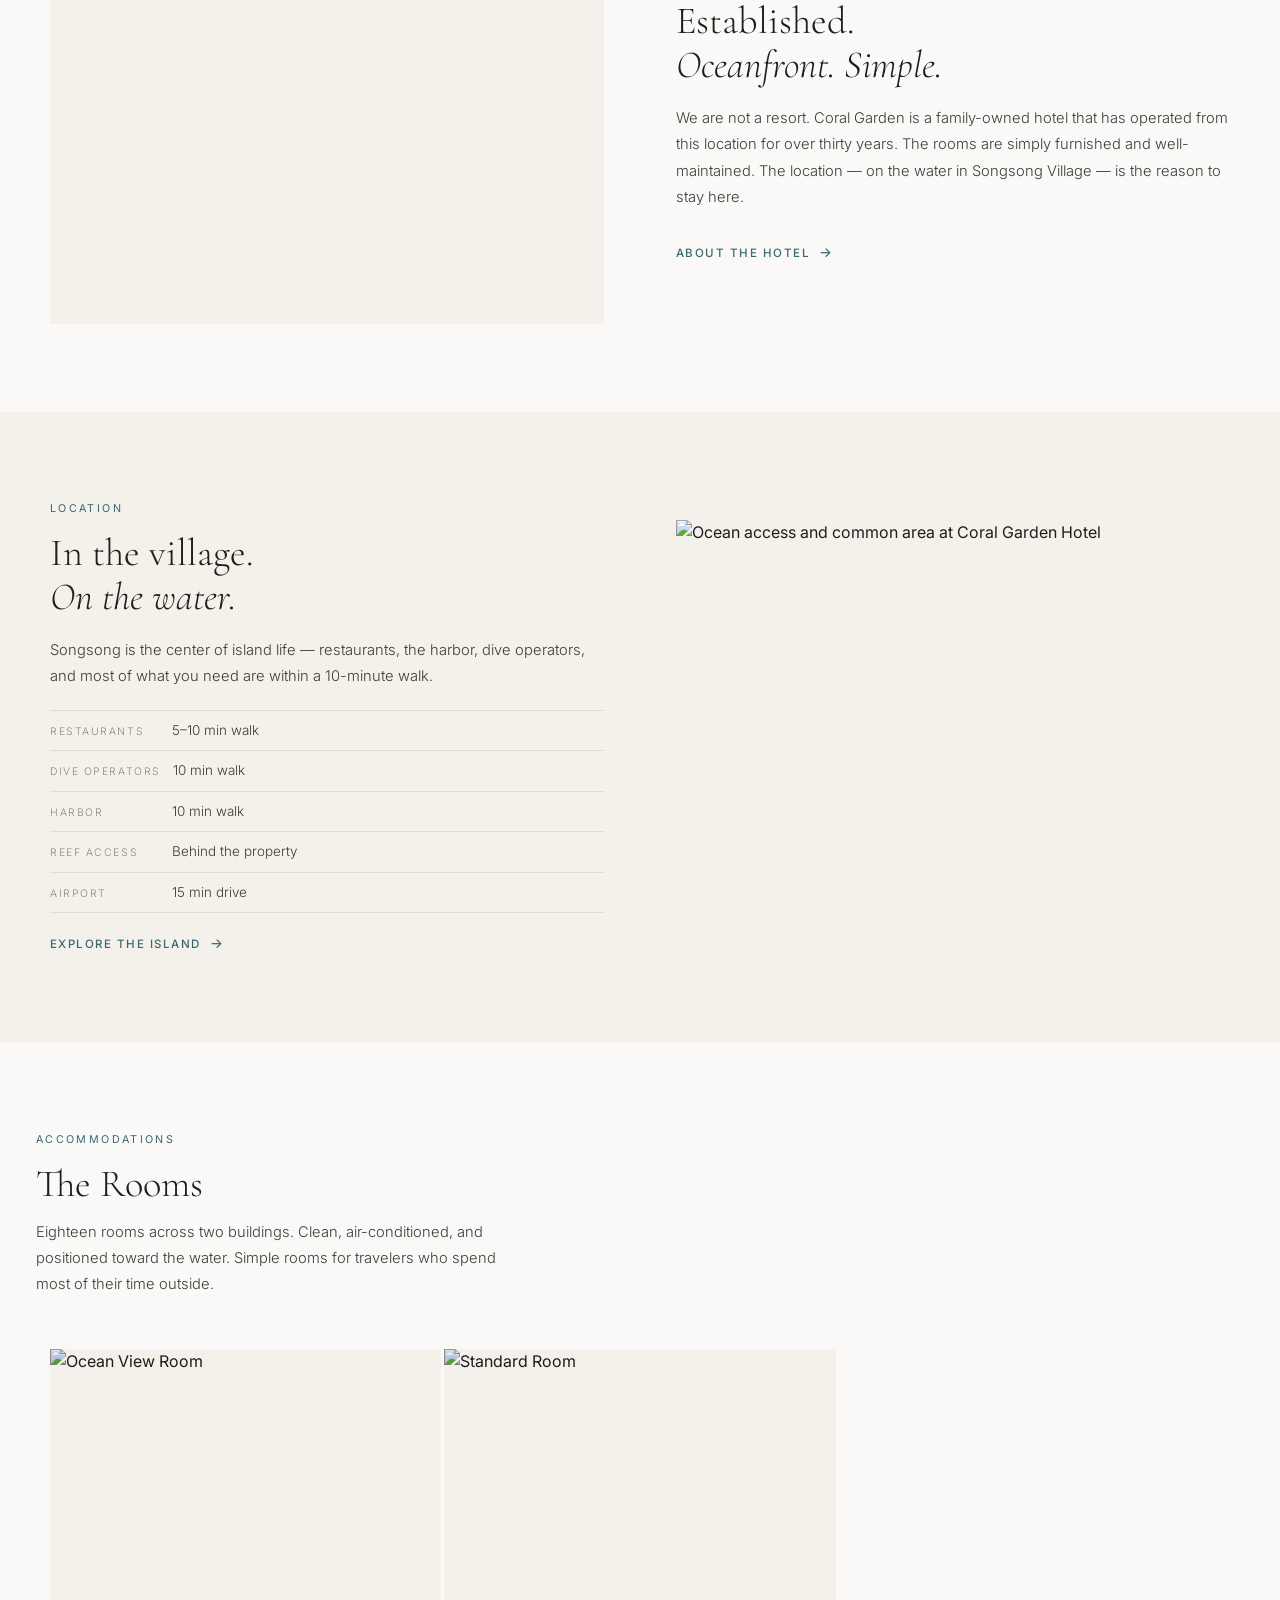
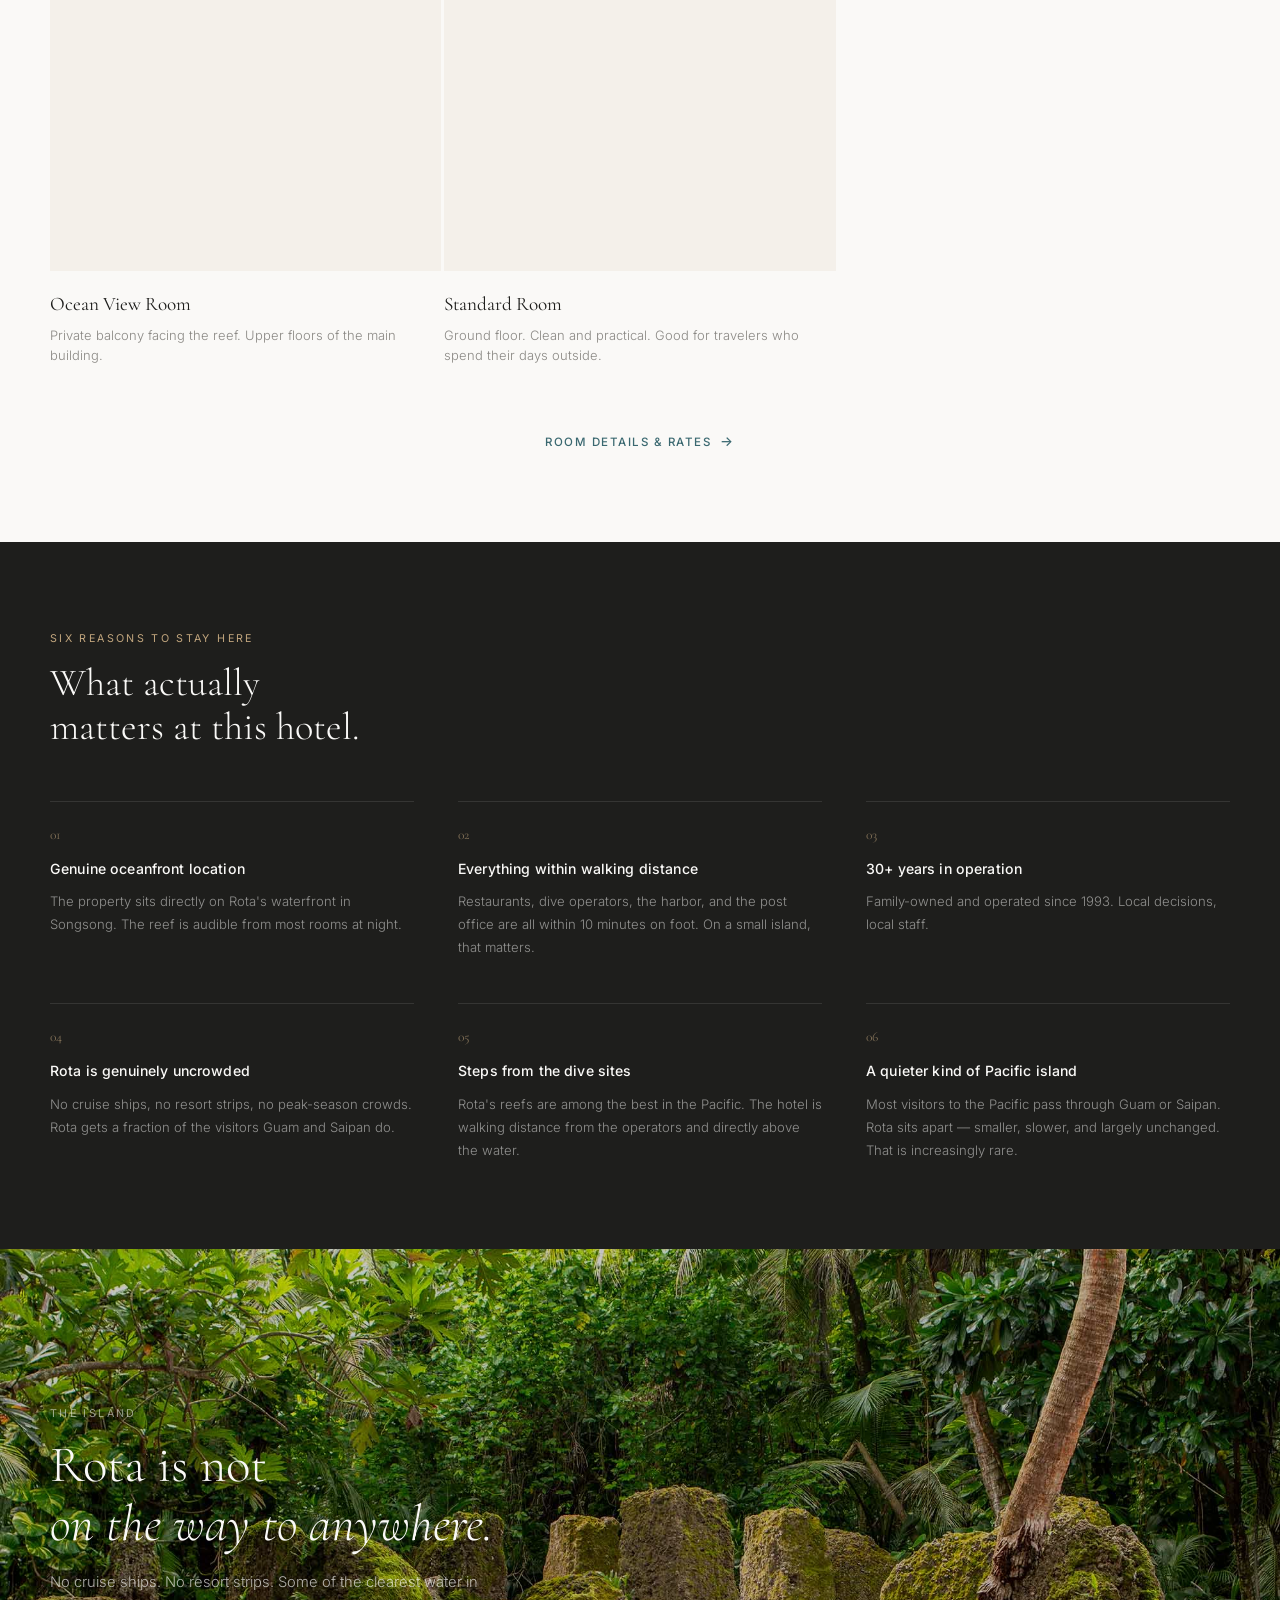
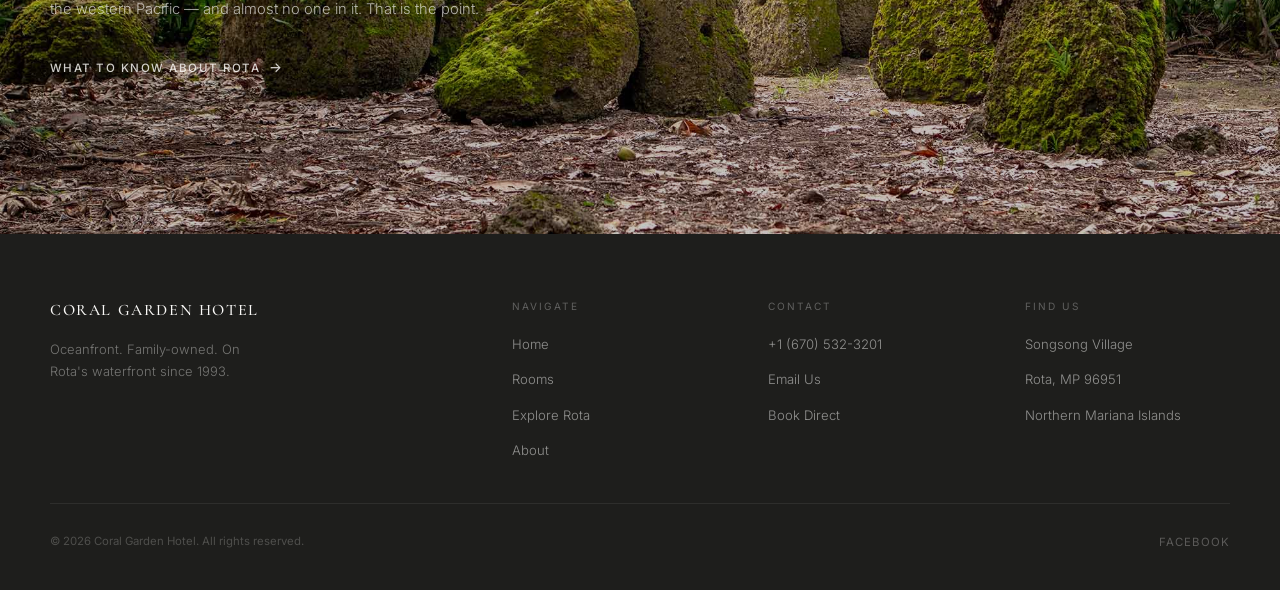
==== commit 231aa70b: "removeextendedstaya" ====
--- a/index.html
+++ b/index.html
@@ -115,7 +115,7 @@
     <div class="feat-txt">
       <p class="label">Location</p>
       <h2 class="heading">In the village.<br><em>On the water.</em></h2>
-      <p class="body-text">Songsong is Rota's only town and the hotel sits at its edge, facing the sea. Most things you need are within a 10-minute walk.</p>
+      <p class="body-text">Songsong is the center of island life — restaurants, the harbor, dive operators, and most of what you need are within a 10-minute walk.</p>
       <div class="practical-list">
         <div class="practical-item"><span class="practical-label">Restaurants</span>5–10 min walk</div>
         <div class="practical-item"><span class="practical-label">Dive Operators</span>10 min walk</div>
@@ -156,17 +156,6 @@
       <div class="room-card-info">
         <h3 class="room-card-name">Standard Room</h3>
         <p class="room-card-desc">Ground floor. Clean and practical. Good for travelers who spend their days outside.</p>
-      </div>
-    </a>
-    <a class="room-card fi d2" href="rooms.html">
-      <div class="room-card-img photo-slot">
-        <!-- REPLACE: exterior showing property + water access behind -->
-        <img src="https://static.wixstatic.com/media/27be38_e75c0e0b67614b65902ec22efd4449ab~mv2.jpeg"
-             alt="Extended Stay" loading="lazy">
-      </div>
-      <div class="room-card-info">
-        <h3 class="room-card-name">Extended Stay</h3>
-        <p class="room-card-desc">Flexible rates for stays of 7 nights or longer. Contact us directly.</p>
       </div>
     </a>
   </div>
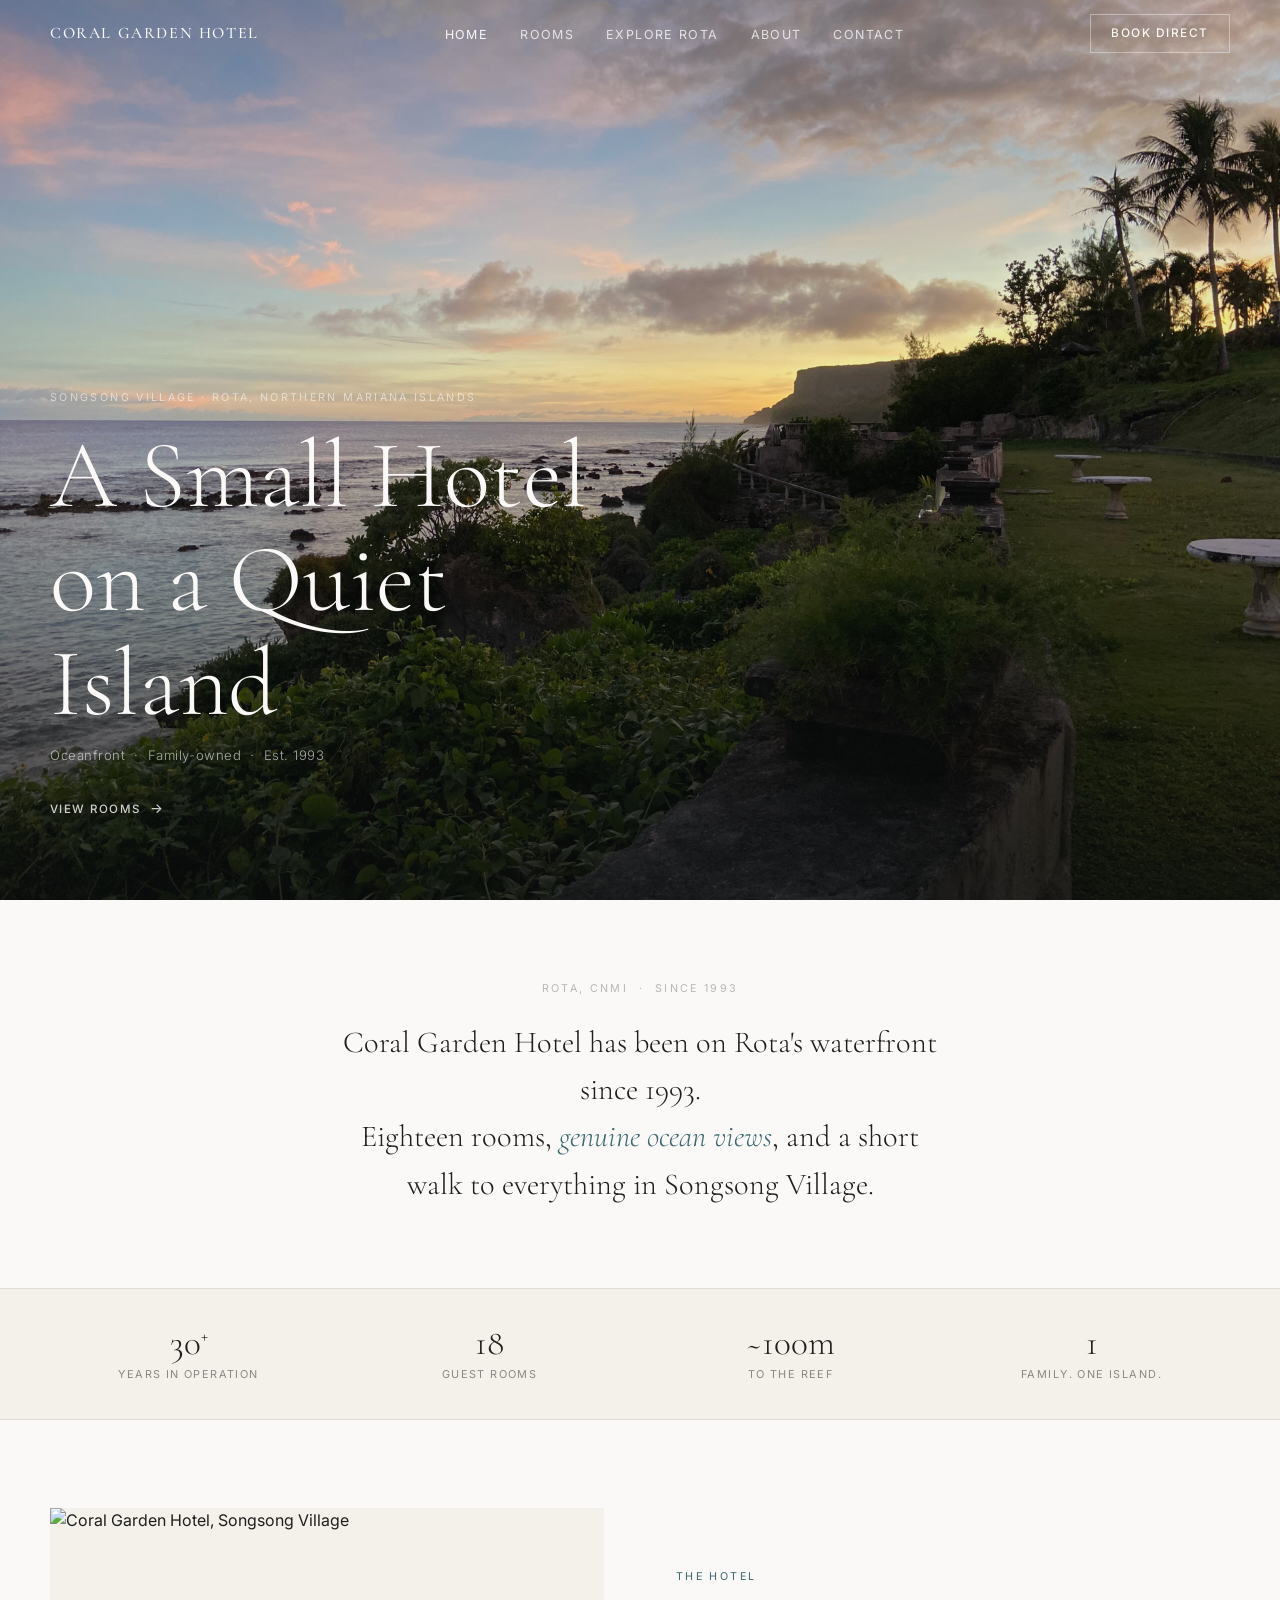
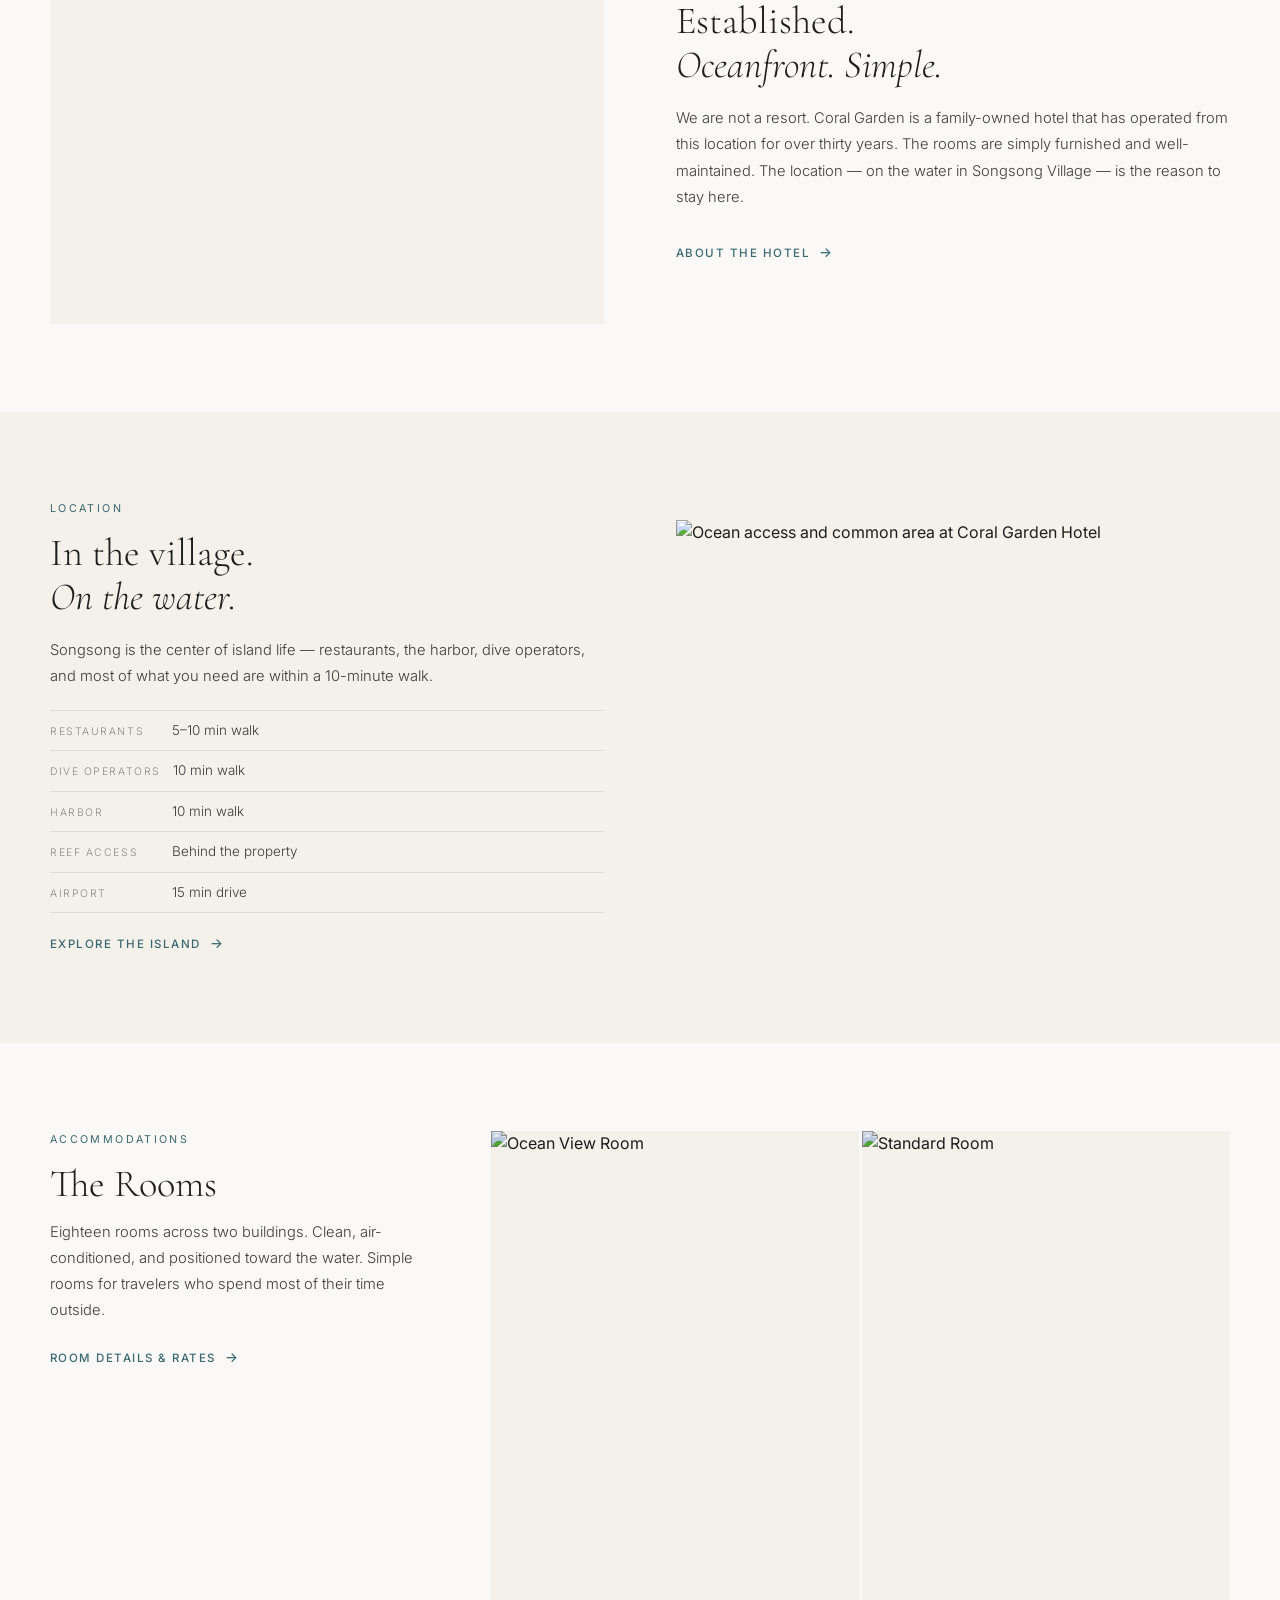
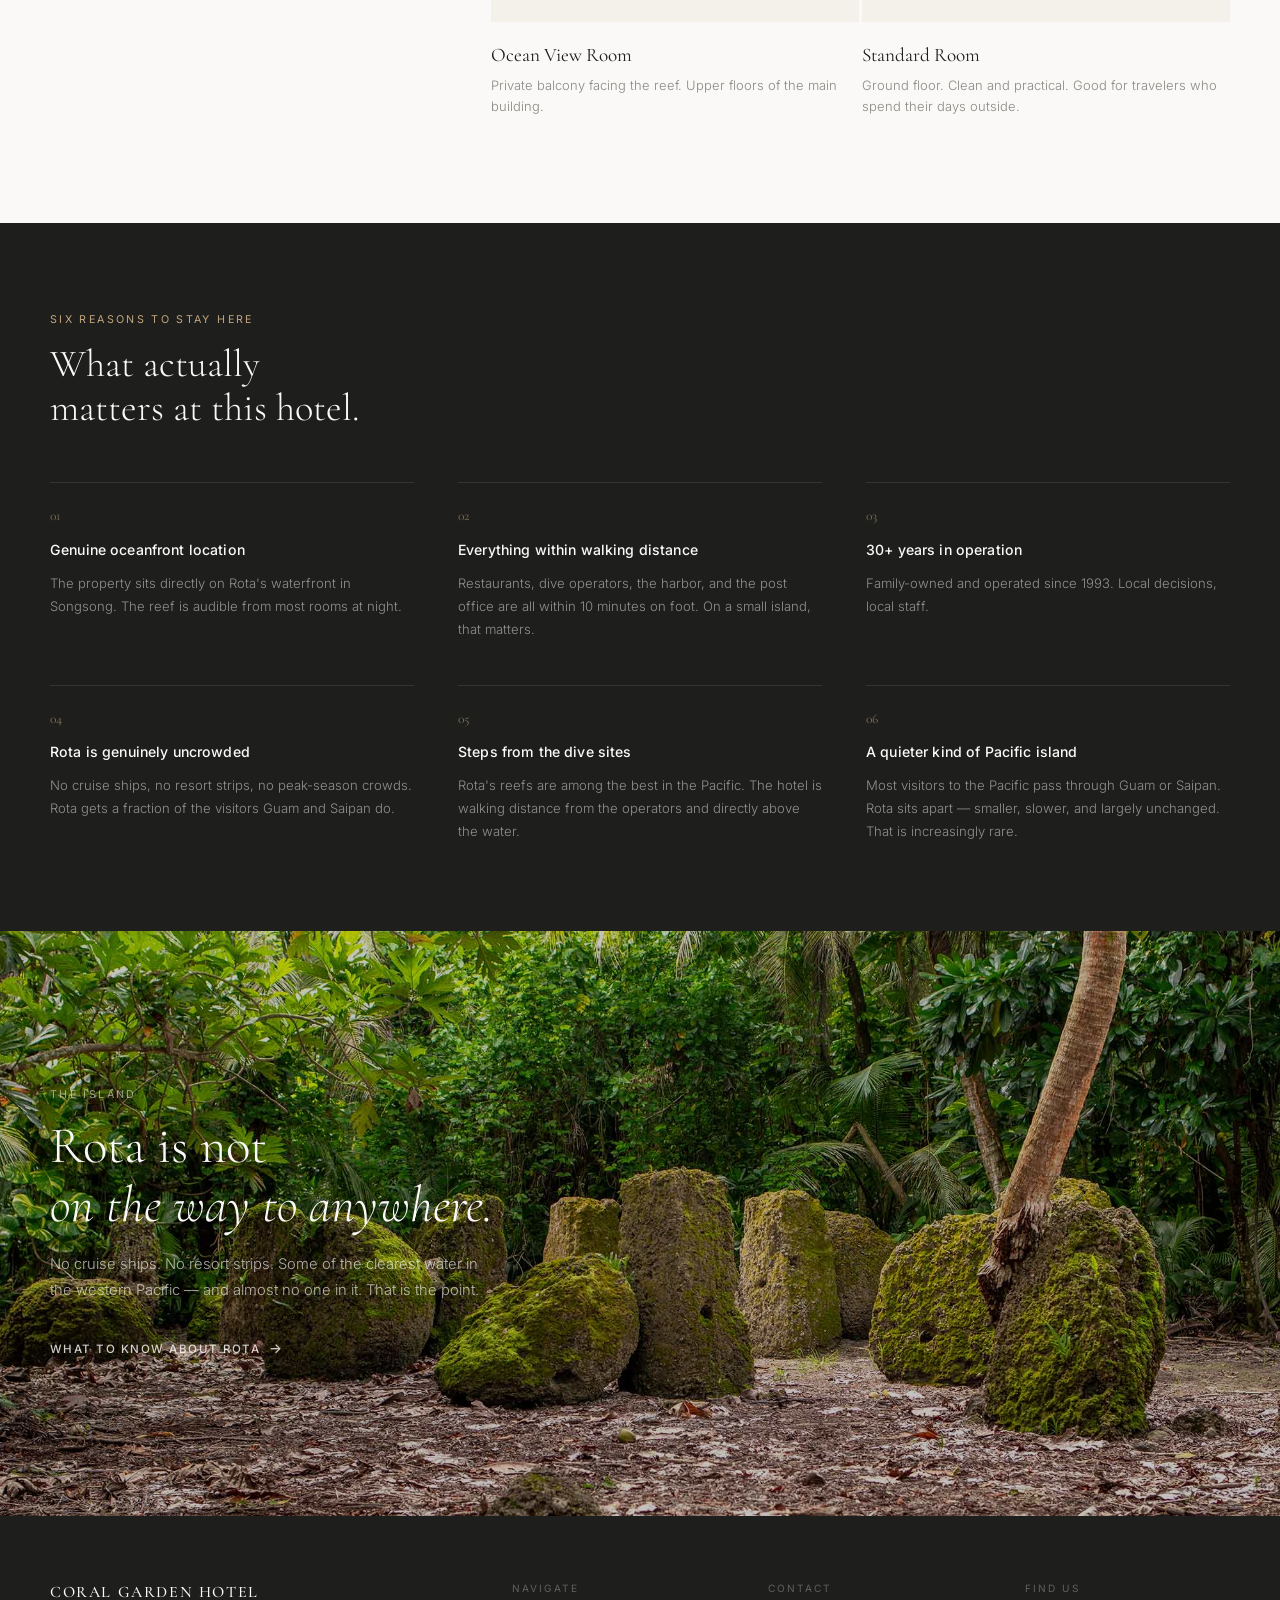
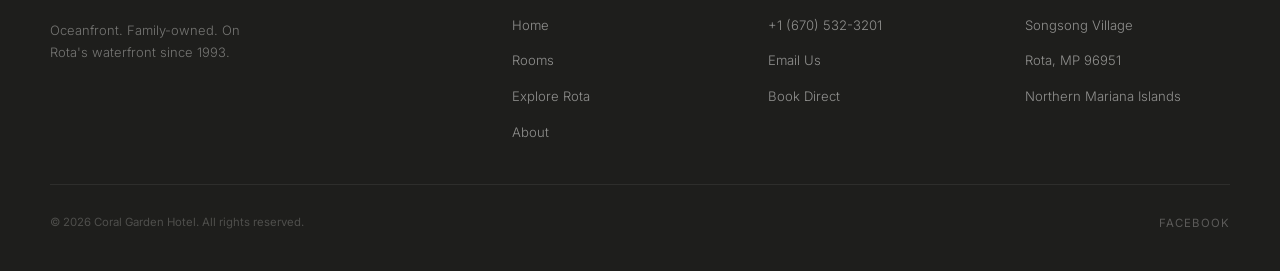
==== commit f3c208d3: "accomodations text moved to left of rooms" ====
--- a/index.html
+++ b/index.html
@@ -130,37 +130,37 @@
 
 <!-- ROOMS PREVIEW -->
 <section class="rooms-preview">
-  <div class="sec-head fi">
-    <p class="label">Accommodations</p>
-    <h2 class="heading">The Rooms</h2>
-    <p class="body-text">Eighteen rooms across two buildings. Clean, air-conditioned, and positioned toward the water. Simple rooms for travelers who spend most of their time outside.</p>
-  </div>
-  <div class="rooms-grid">
-    <a class="room-card fi" href="rooms.html">
-      <div class="room-card-img photo-slot">
-        <!-- REPLACE: ocean view balcony — morning light, reef visible -->
-        <img src="https://static.wixstatic.com/media/9e8337_b1c061a72b2144a48a2f756beccdd137~mv2.jpg"
-             alt="Ocean View Room" loading="lazy">
-      </div>
-      <div class="room-card-info">
-        <h3 class="room-card-name">Ocean View Room</h3>
-        <p class="room-card-desc">Private balcony facing the reef. Upper floors of the main building.</p>
-      </div>
-    </a>
-    <a class="room-card fi d1" href="rooms.html">
-      <div class="room-card-img photo-slot">
-        <!-- REPLACE: standard room interior — bed, AC, honest and clean -->
-        <img src="https://static.wixstatic.com/media/27be38_09f3816706b747b8a890a3bf2c1b6a8f~mv2_d_4032_3024_s_4_2.jpeg"
-             alt="Standard Room" loading="lazy">
-      </div>
-      <div class="room-card-info">
-        <h3 class="room-card-name">Standard Room</h3>
-        <p class="room-card-desc">Ground floor. Clean and practical. Good for travelers who spend their days outside.</p>
-      </div>
-    </a>
-  </div>
-  <div class="rooms-cta fi">
-    <a class="arrow-link" style="margin:0 auto;" href="rooms.html">Room details &amp; rates</a>
+  <div class="rooms-preview-inner">
+    <div class="sec-head fi">
+      <p class="label">Accommodations</p>
+      <h2 class="heading">The Rooms</h2>
+      <p class="body-text">Eighteen rooms across two buildings. Clean, air-conditioned, and positioned toward the water. Simple rooms for travelers who spend most of their time outside.</p>
+      <a class="arrow-link" href="rooms.html" style="margin-top:24px;">Room details &amp; rates</a>
+    </div>
+    <div class="rooms-grid">
+      <a class="room-card fi" href="rooms.html">
+        <div class="room-card-img photo-slot">
+          <!-- REPLACE: ocean view balcony — morning light, reef visible -->
+          <img src="https://static.wixstatic.com/media/9e8337_b1c061a72b2144a48a2f756beccdd137~mv2.jpg"
+               alt="Ocean View Room" loading="lazy">
+        </div>
+        <div class="room-card-info">
+          <h3 class="room-card-name">Ocean View Room</h3>
+          <p class="room-card-desc">Private balcony facing the reef. Upper floors of the main building.</p>
+        </div>
+      </a>
+      <a class="room-card fi d1" href="rooms.html">
+        <div class="room-card-img photo-slot">
+          <!-- REPLACE: standard room interior — bed, AC, honest and clean -->
+          <img src="https://static.wixstatic.com/media/27be38_09f3816706b747b8a890a3bf2c1b6a8f~mv2_d_4032_3024_s_4_2.jpeg"
+               alt="Standard Room" loading="lazy">
+        </div>
+        <div class="room-card-info">
+          <h3 class="room-card-name">Standard Room</h3>
+          <p class="room-card-desc">Ground floor. Clean and practical. Good for travelers who spend their days outside.</p>
+        </div>
+      </a>
+    </div>
   </div>
 </section>
 
--- a/style.css
+++ b/style.css
@@ -267,11 +267,11 @@
 
 /* ── Rooms preview ── */
 .rooms-preview { padding: 88px 36px; background: var(--white); }
-.sec-head { margin-bottom: 52px; }
+.rooms-preview-inner { max-width: var(--max); margin: 0 auto; display: grid; grid-template-columns: 1fr 2fr; gap: 72px; align-items: start; }
 .sec-head .label { margin-bottom: 14px; }
 .sec-head .heading { font-size: clamp(1.7rem,3vw,2.5rem); margin-bottom: 12px; }
 .sec-head .body-text { max-width: 480px; }
-.rooms-grid { max-width: var(--max); margin: 0 auto; display: grid; grid-template-columns: repeat(3,1fr); gap: 3px; }
+.rooms-grid { display: grid; grid-template-columns: repeat(2,1fr); gap: 3px; }
 .room-card { cursor: pointer; }
 .room-card-img { overflow: hidden; aspect-ratio: 3/4; }
 .room-card-img img { width: 100%; height: 100%; object-fit: cover; transition: transform 0.7s var(--ease); filter: brightness(0.92); }
@@ -451,6 +451,7 @@
 @media (max-width: 1024px) {
   .feature-inner { gap: 48px; }
   .facts-grid { grid-template-columns: repeat(2,1fr); }
+  .rooms-preview-inner { grid-template-columns: 1fr; gap: 40px; }
   .rooms-grid { grid-template-columns: repeat(2,1fr); }
   .reasons-grid { grid-template-columns: repeat(2,1fr); }
   .footer-grid { grid-template-columns: 1fr 1fr; gap: 40px; }
@@ -476,6 +477,7 @@
   .feature-inner { grid-template-columns: 1fr; gap: 36px; }
   .feature-inner.rev { direction: ltr; }
   .rooms-preview { padding: 64px 20px; }
+  .rooms-preview-inner { grid-template-columns: 1fr; gap: 36px; }
   .rooms-grid { grid-template-columns: 1fr; gap: 36px; }
   .fit-section { padding: 64px 20px; }
   .fit-grid { grid-template-columns: 1fr; }
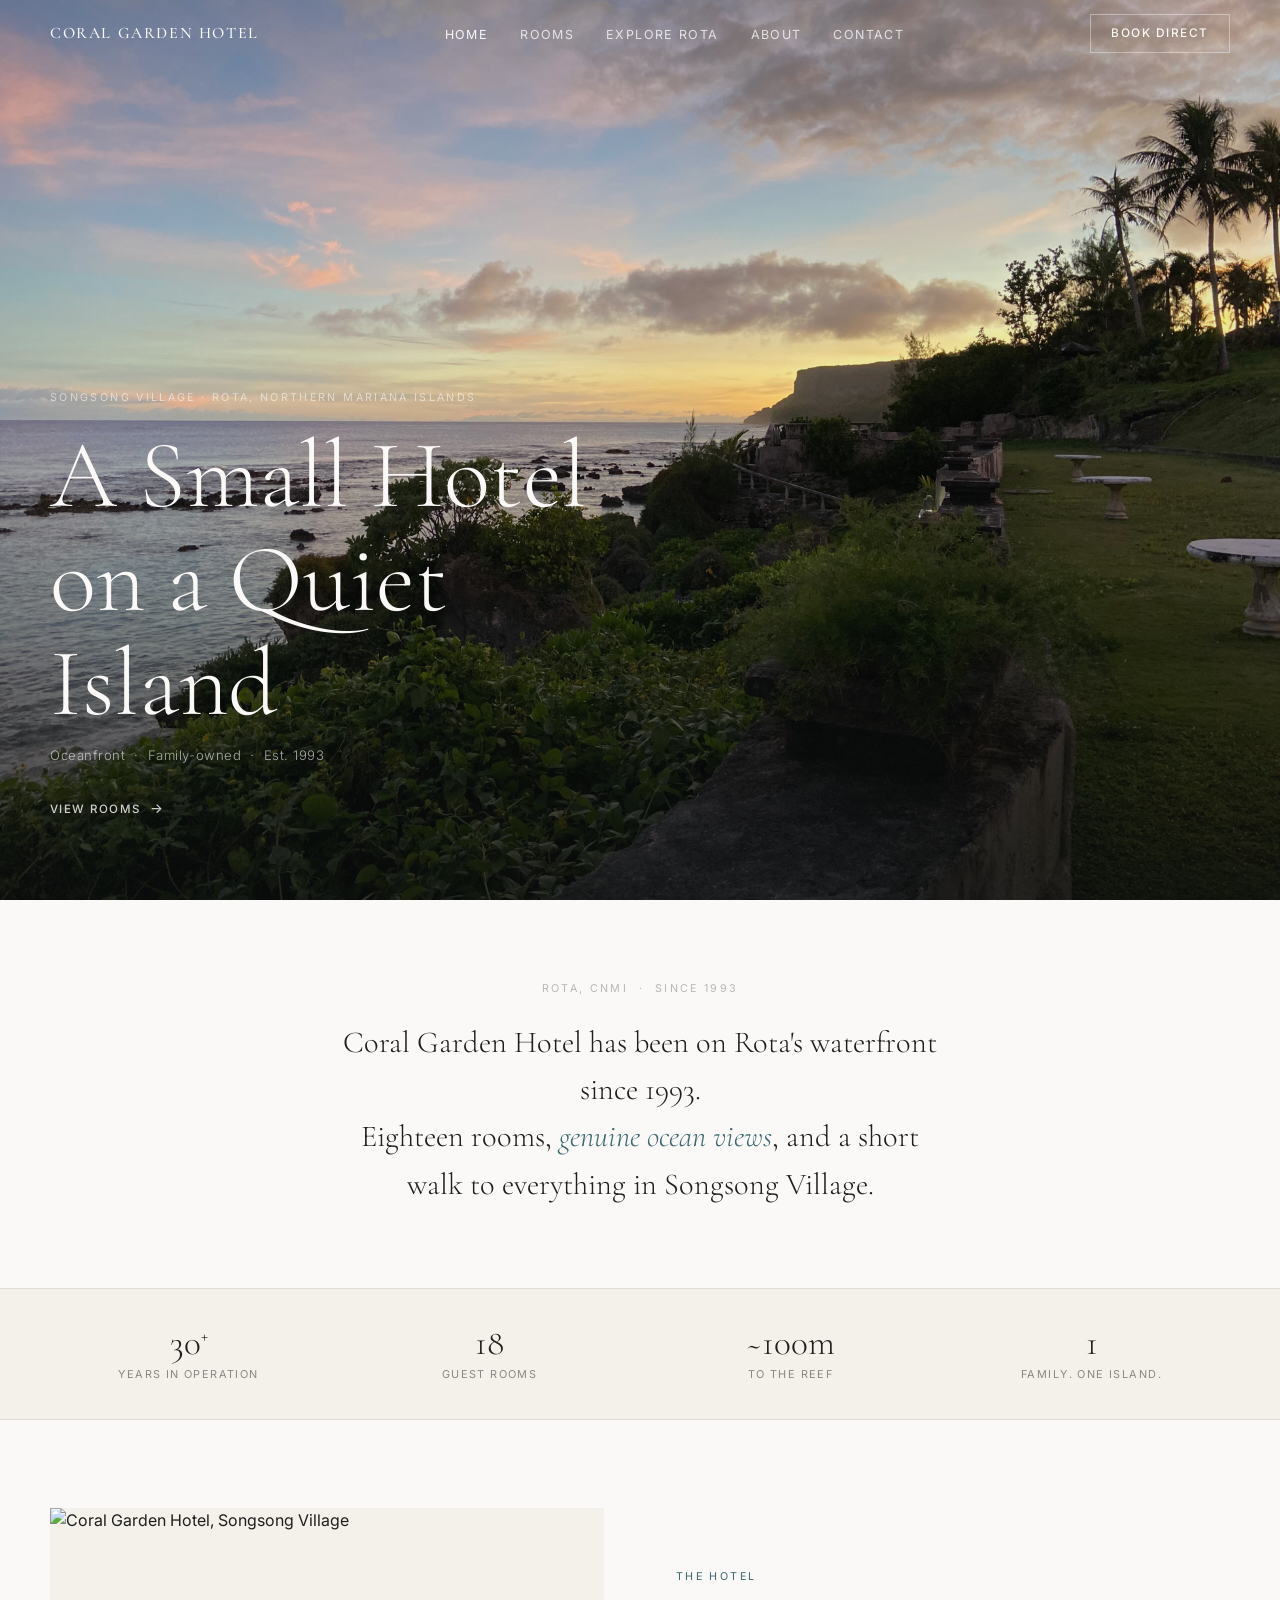
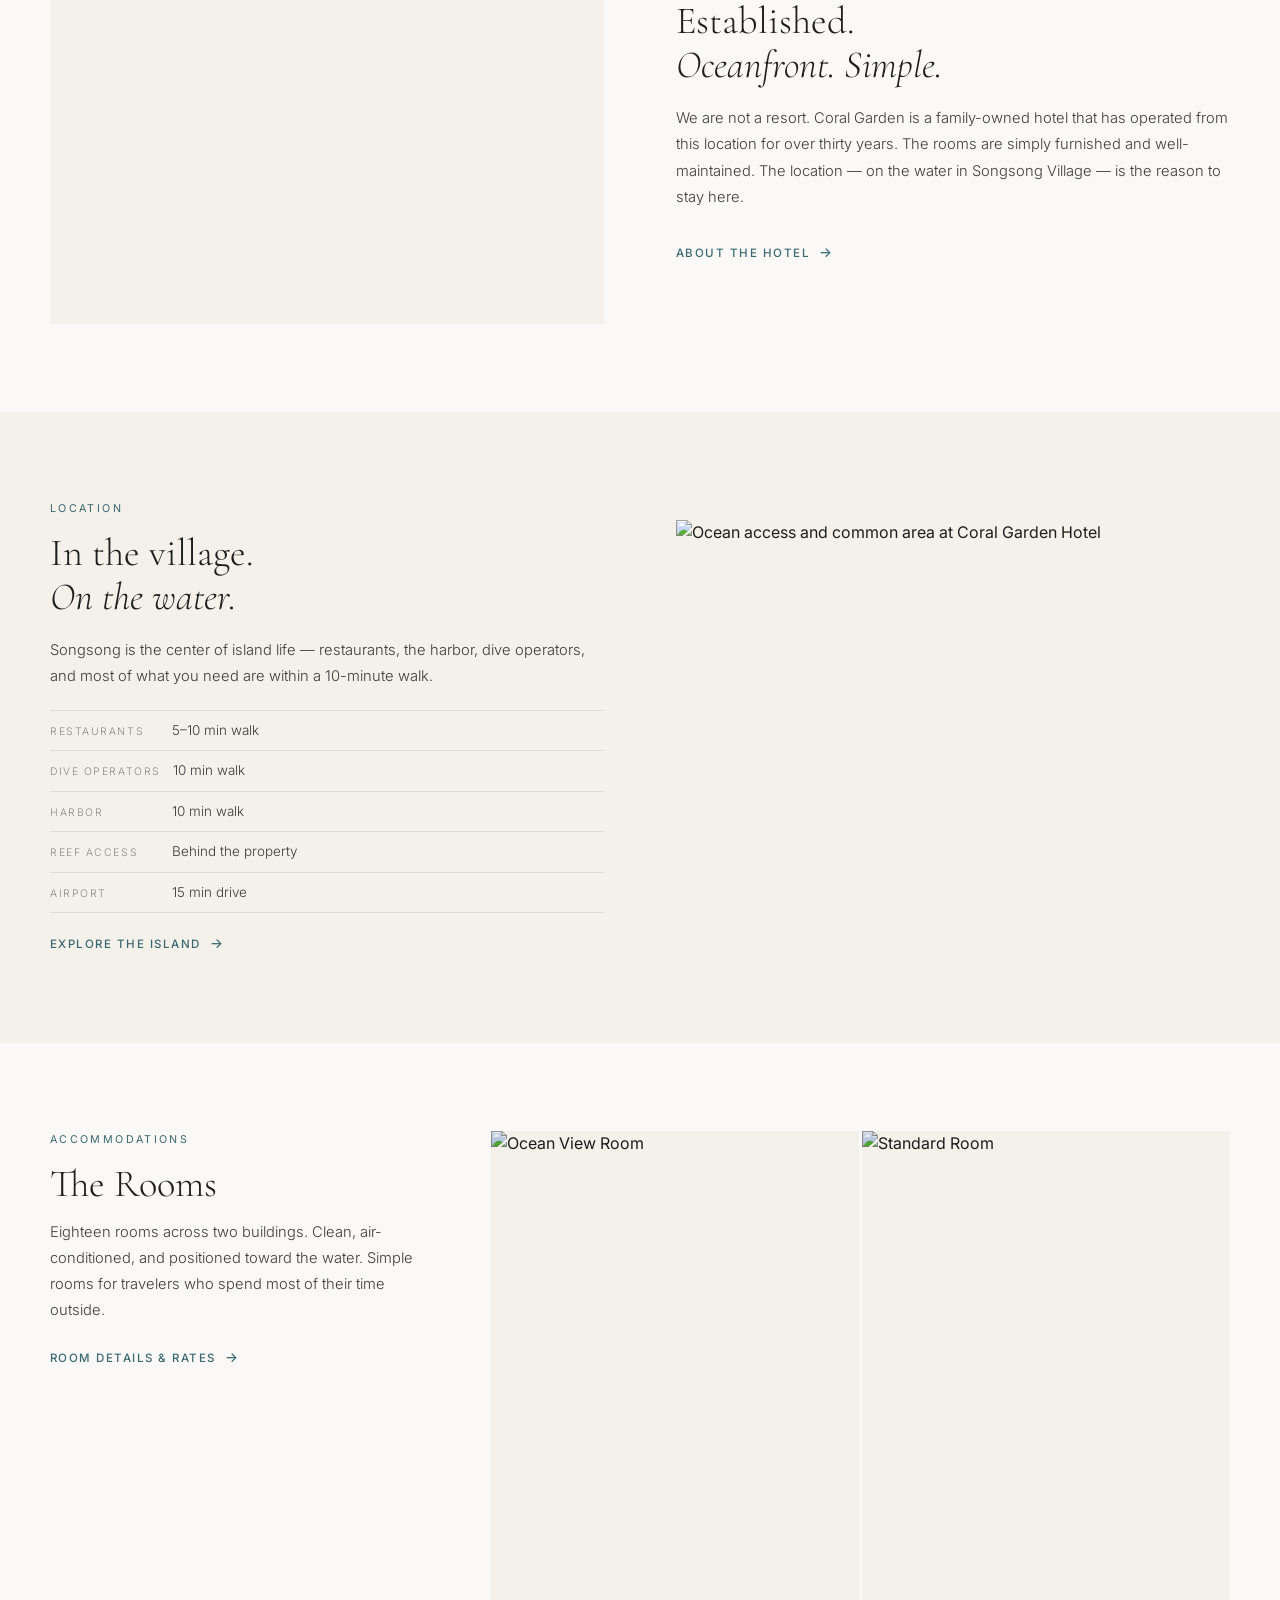
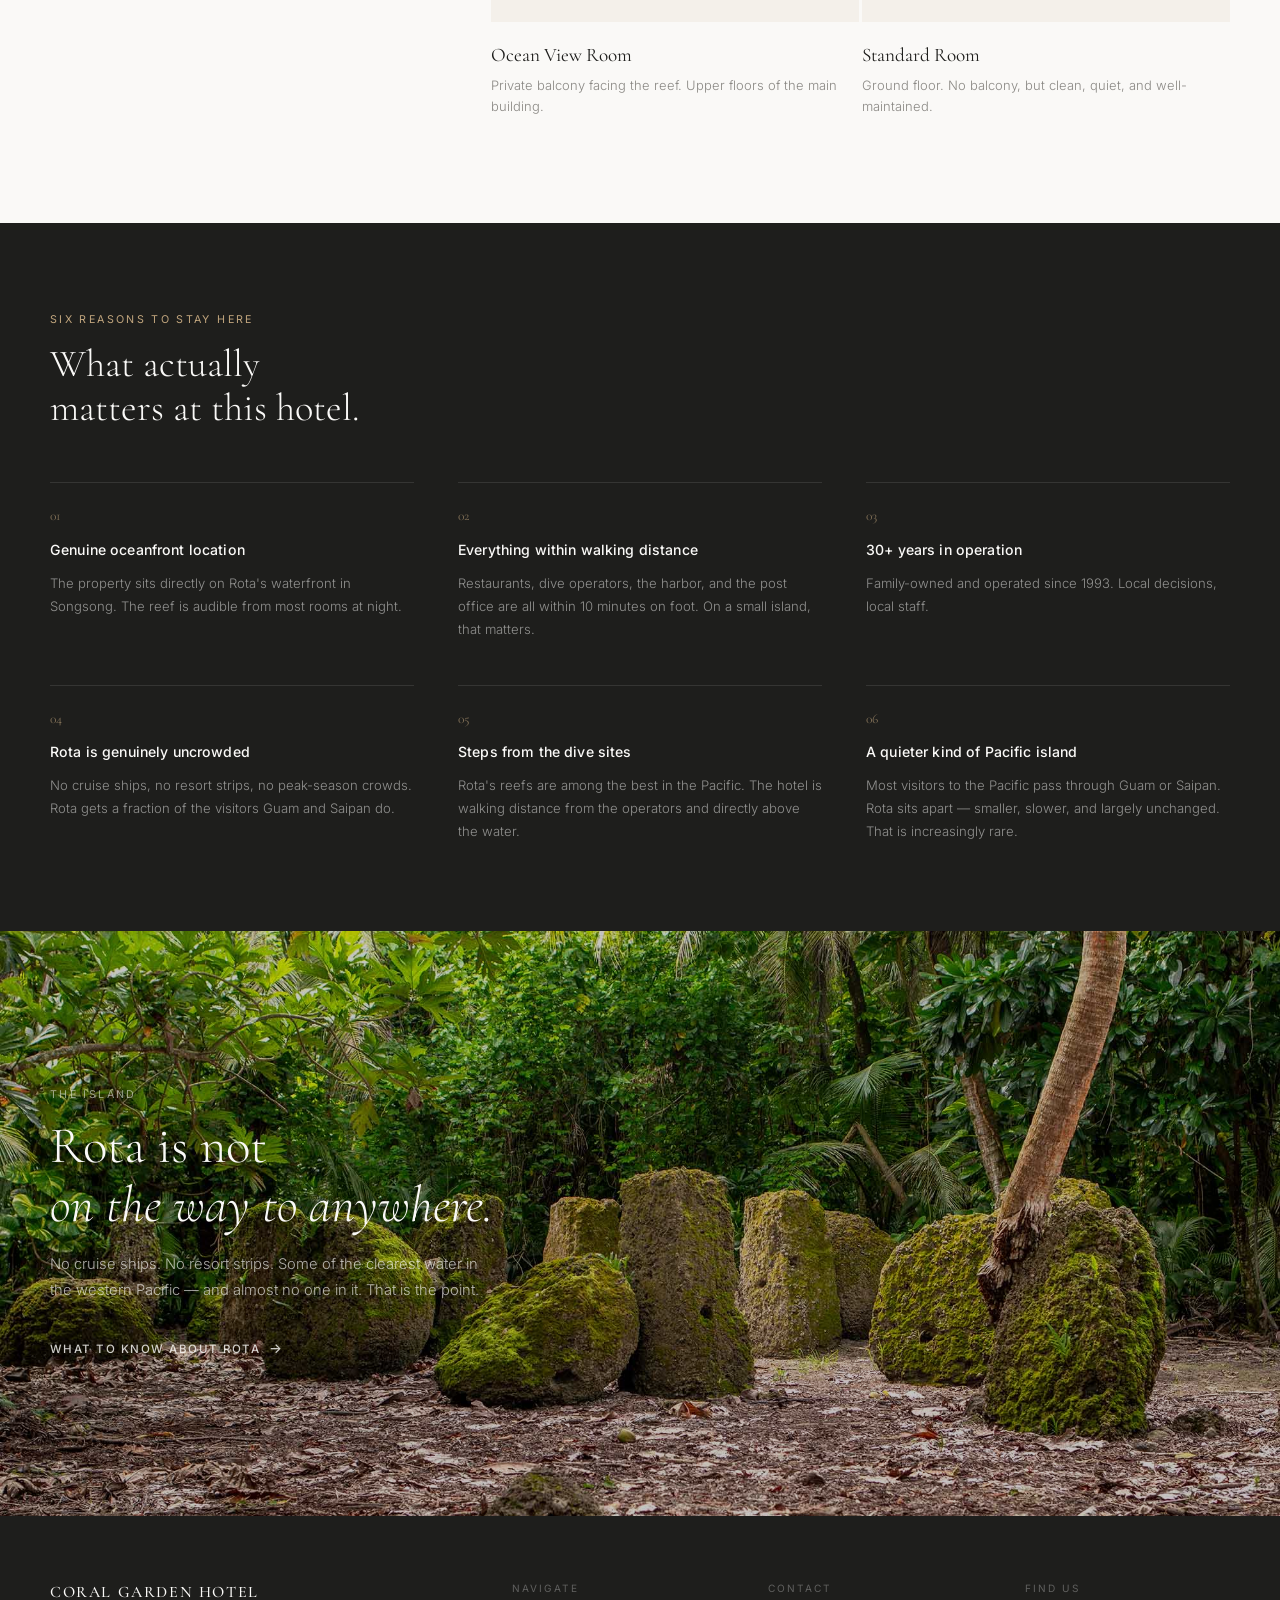
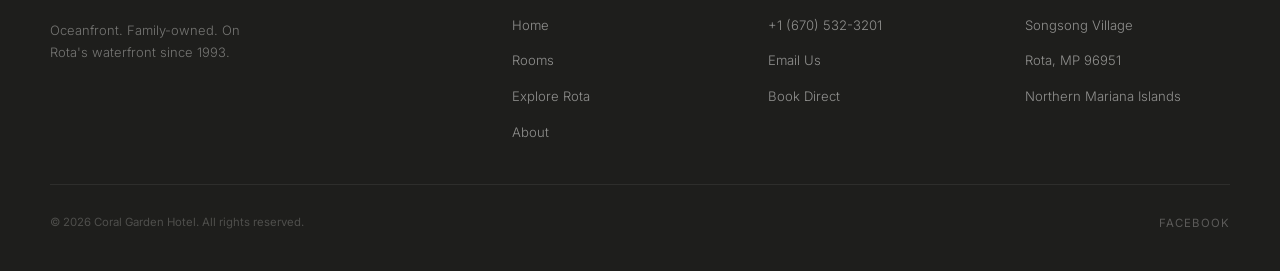
==== commit 44bcef42: "rooms description changed" ====
--- a/index.html
+++ b/index.html
@@ -157,7 +157,7 @@
         </div>
         <div class="room-card-info">
           <h3 class="room-card-name">Standard Room</h3>
-          <p class="room-card-desc">Ground floor. Clean and practical. Good for travelers who spend their days outside.</p>
+          <p class="room-card-desc">Ground floor. No balcony, but clean, quiet, and well-maintained.</p>
         </div>
       </a>
     </div>
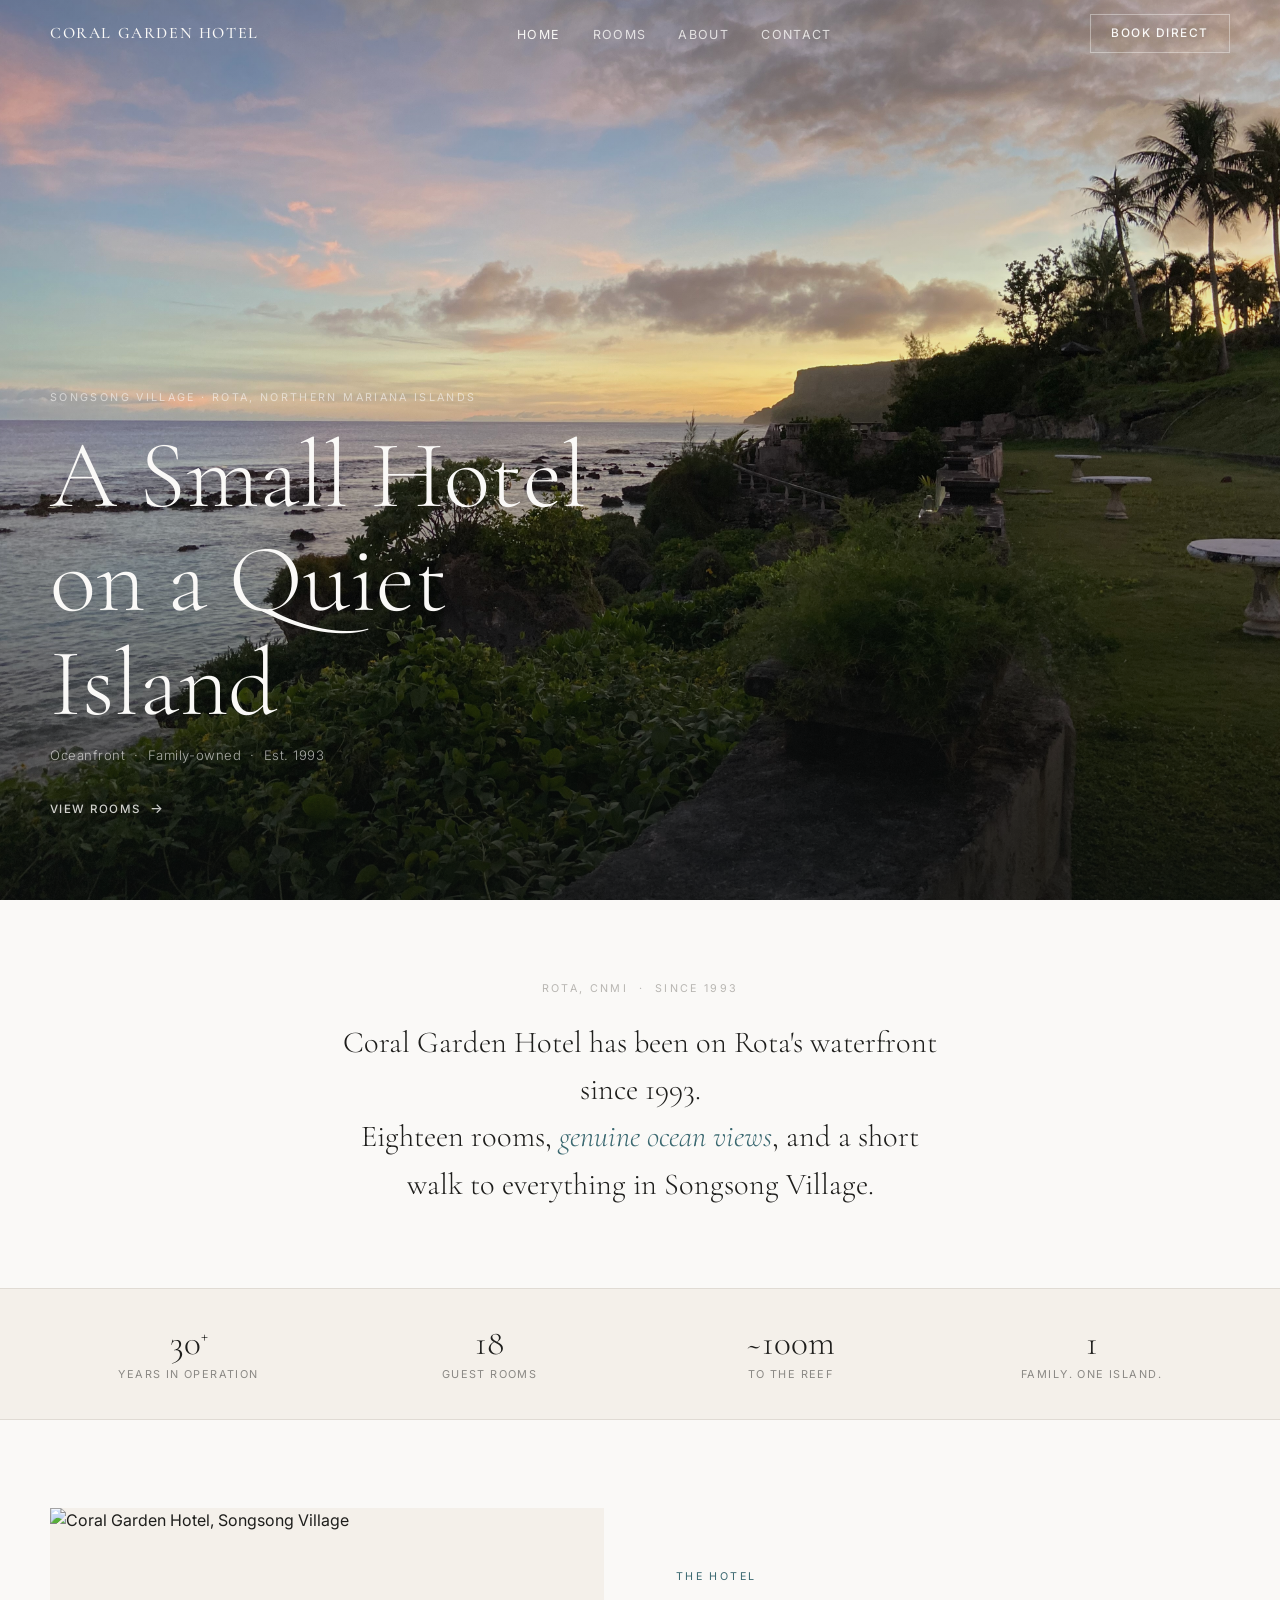
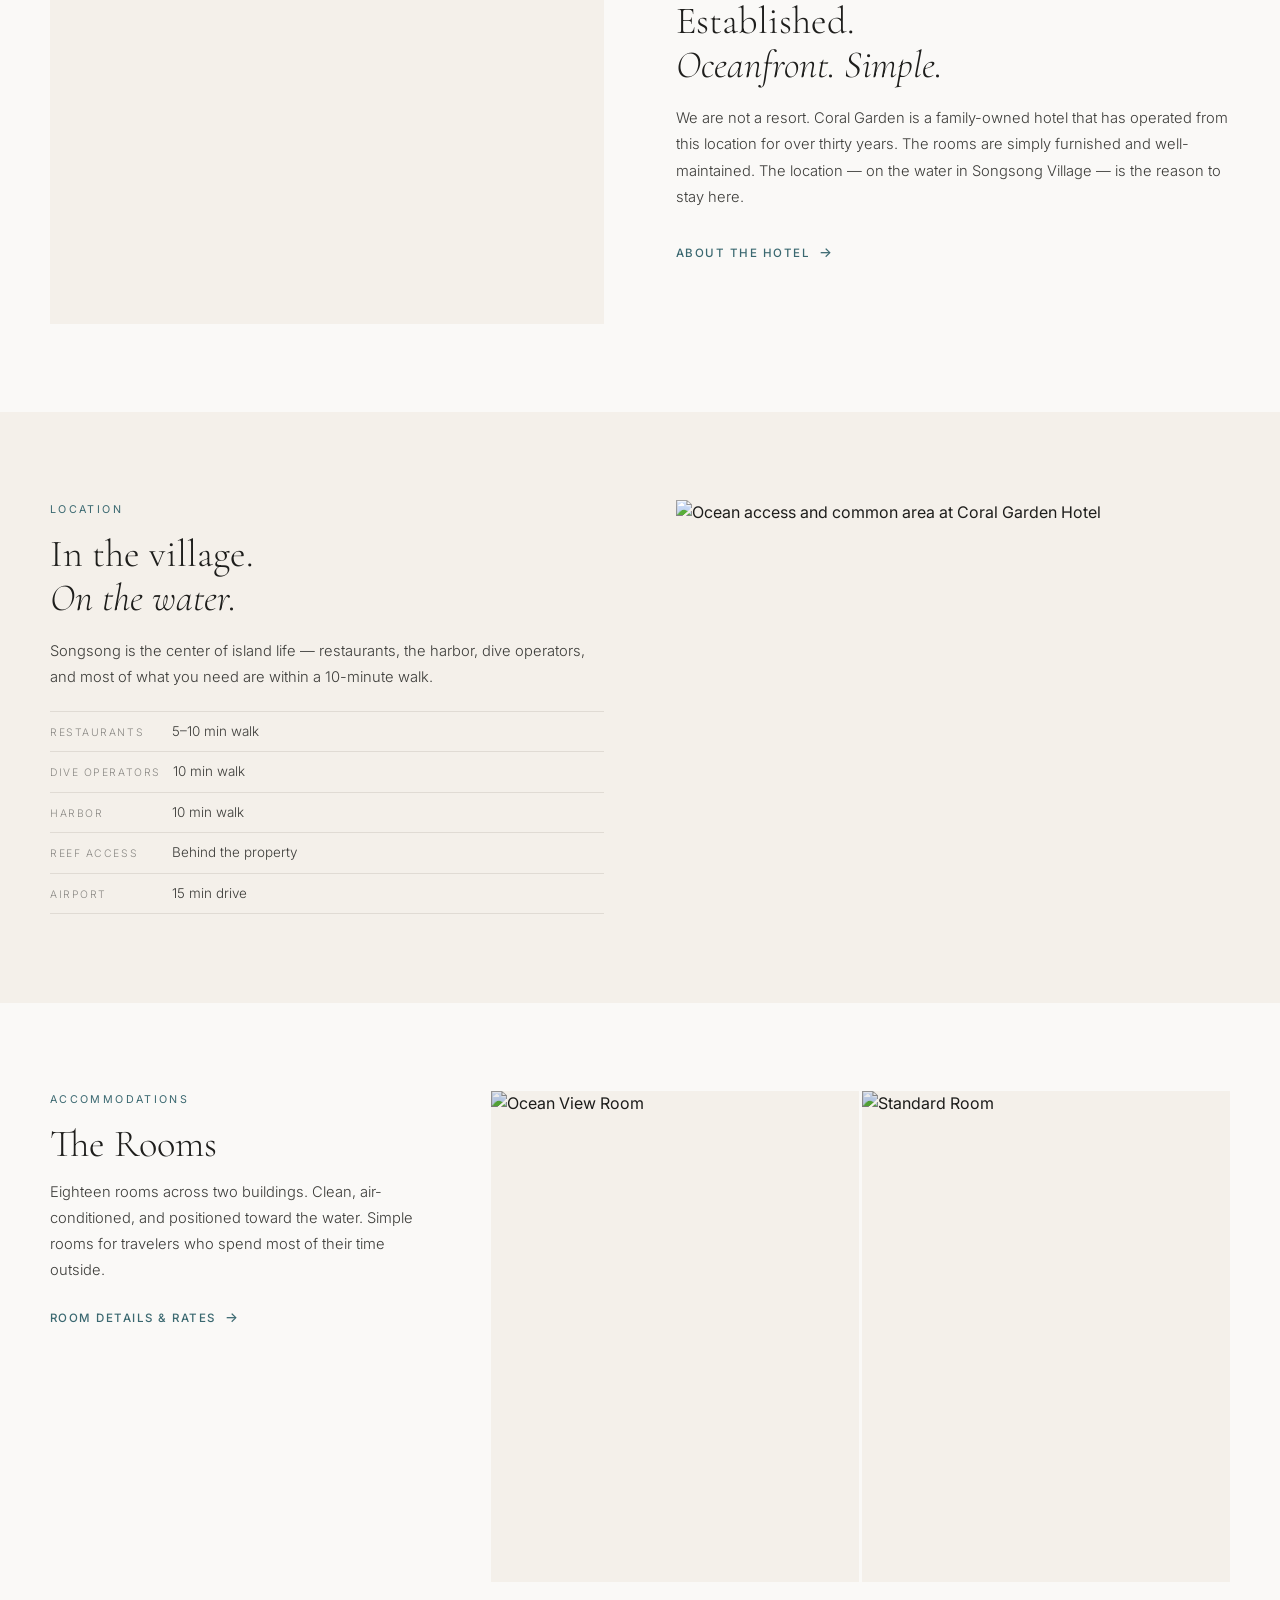
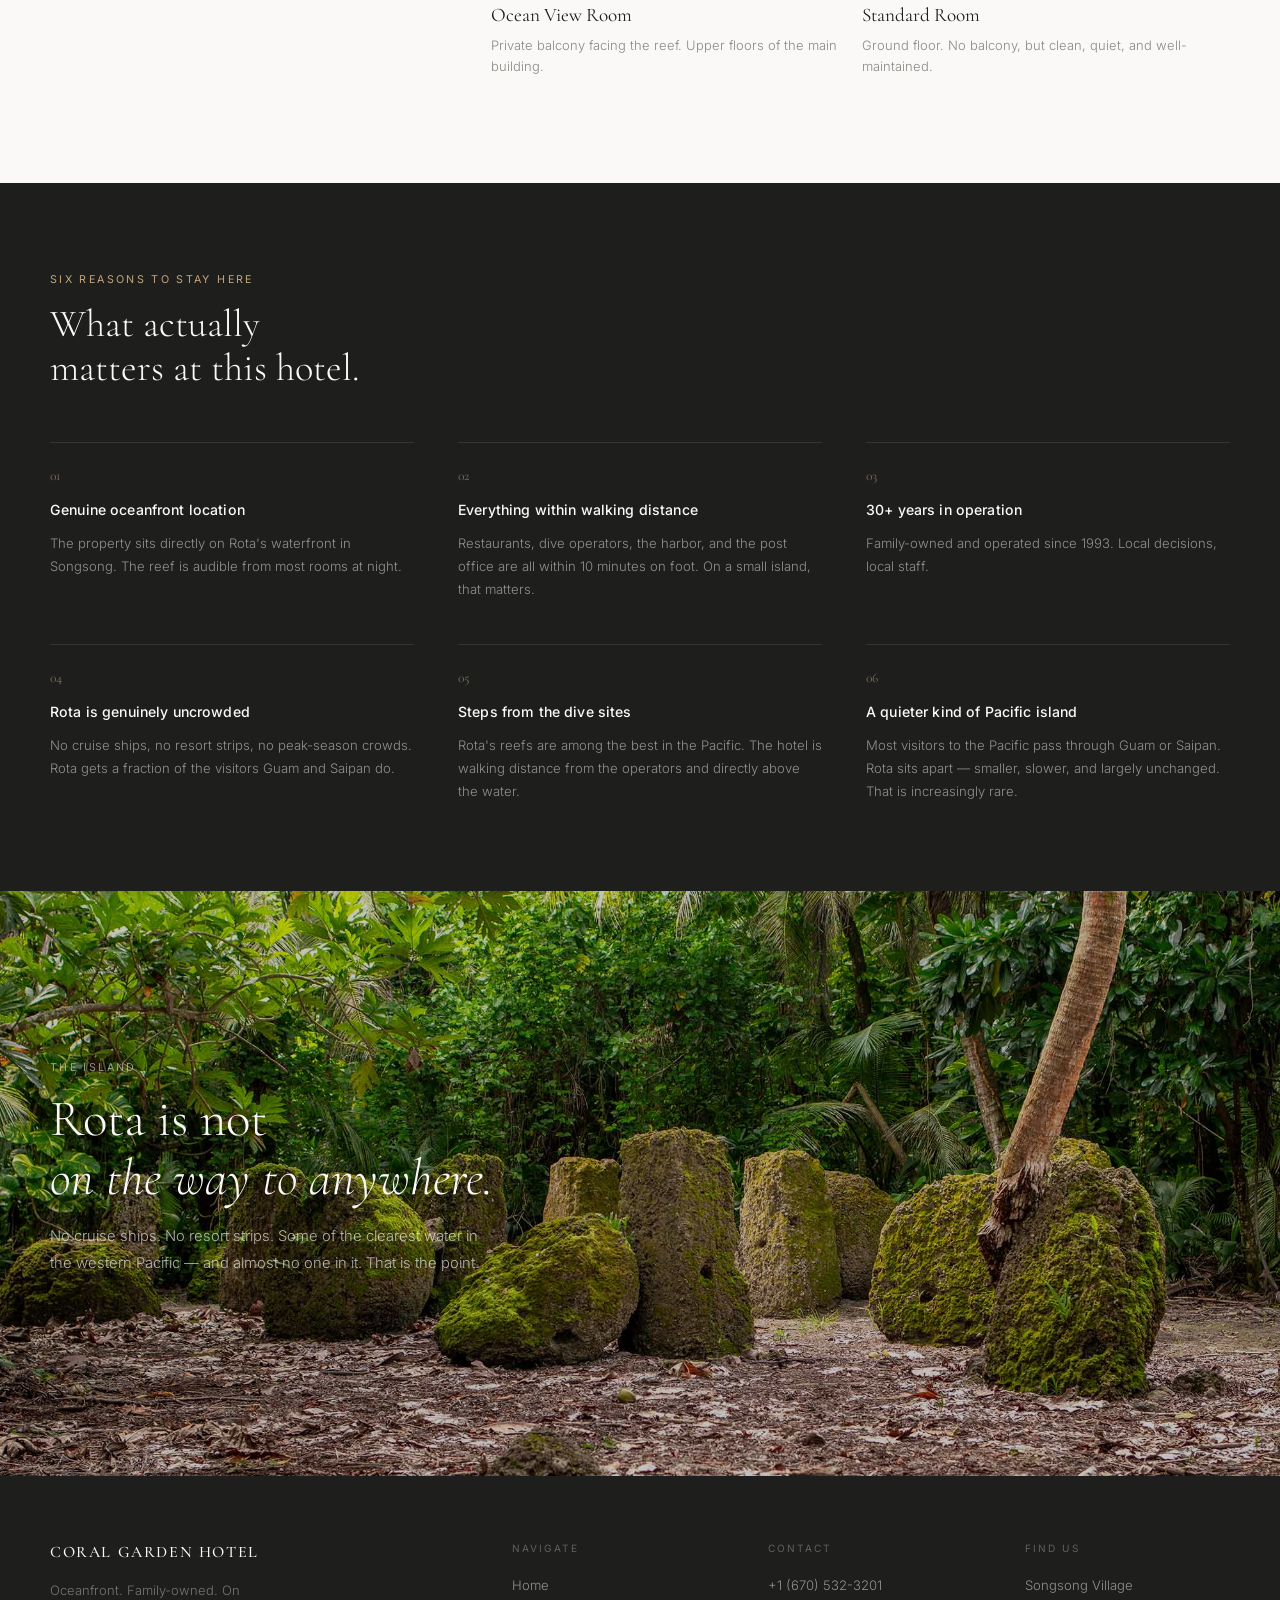
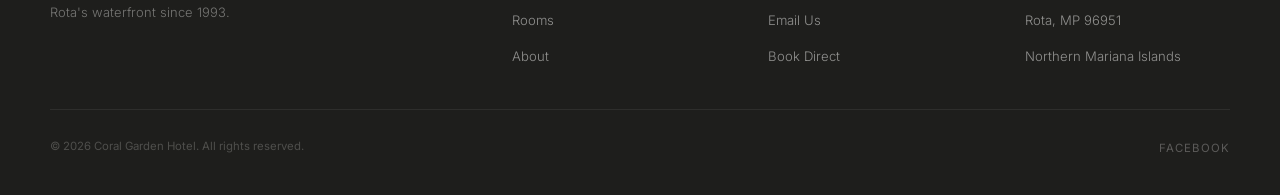
==== commit 2c4d1c36: "remove rota page" ====
--- a/index.html
+++ b/index.html
@@ -21,7 +21,6 @@
     <ul class="nav-links">
       <li><a href="index.html"   class="active">Home</a></li>
       <li><a href="rooms.html"          >Rooms</a></li>
-      <li><a href="rota.html"           >Explore Rota</a></li>
       <li><a href="about.html"          >About</a></li>
       <li><a href="contact.html"        >Contact</a></li>
     </ul>
@@ -36,7 +35,6 @@
   <span class="mob-close" onclick="mobClose()">✕</span>
   <a href="index.html"   onclick="mobClose()">Home</a>
   <a href="rooms.html"   onclick="mobClose()">Rooms</a>
-  <a href="rota.html"    onclick="mobClose()">Explore Rota</a>
   <a href="about.html"   onclick="mobClose()">About</a>
   <a href="contact.html" onclick="mobClose()">Contact</a>
   <a class="mob-book" href="booking.html" onclick="mobClose()">Book Direct</a>
@@ -123,7 +121,6 @@
         <div class="practical-item"><span class="practical-label">Reef Access</span>Behind the property</div>
         <div class="practical-item"><span class="practical-label">Airport</span>15 min drive</div>
       </div>
-      <a class="arrow-link" href="rota.html" style="margin-top:20px;">Explore the island</a>
     </div>
   </div>
 </section>
@@ -211,7 +208,6 @@
     <p class="label">The Island</p>
     <h2 class="heading">Rota is not<br><em>on the way to anywhere.</em></h2>
     <p class="body-text">No cruise ships. No resort strips. Some of the clearest water in the western Pacific — and almost no one in it. That is the point.</p>
-    <a class="arrow-link light" href="rota.html">What to know about Rota</a>
   </div>
 </section>
 
@@ -227,7 +223,6 @@
       <ul class="footer-list">
         <li><a href="index.html">Home</a></li>
         <li><a href="rooms.html">Rooms</a></li>
-        <li><a href="rota.html">Explore Rota</a></li>
         <li><a href="about.html">About</a></li>
       </ul>
     </div>
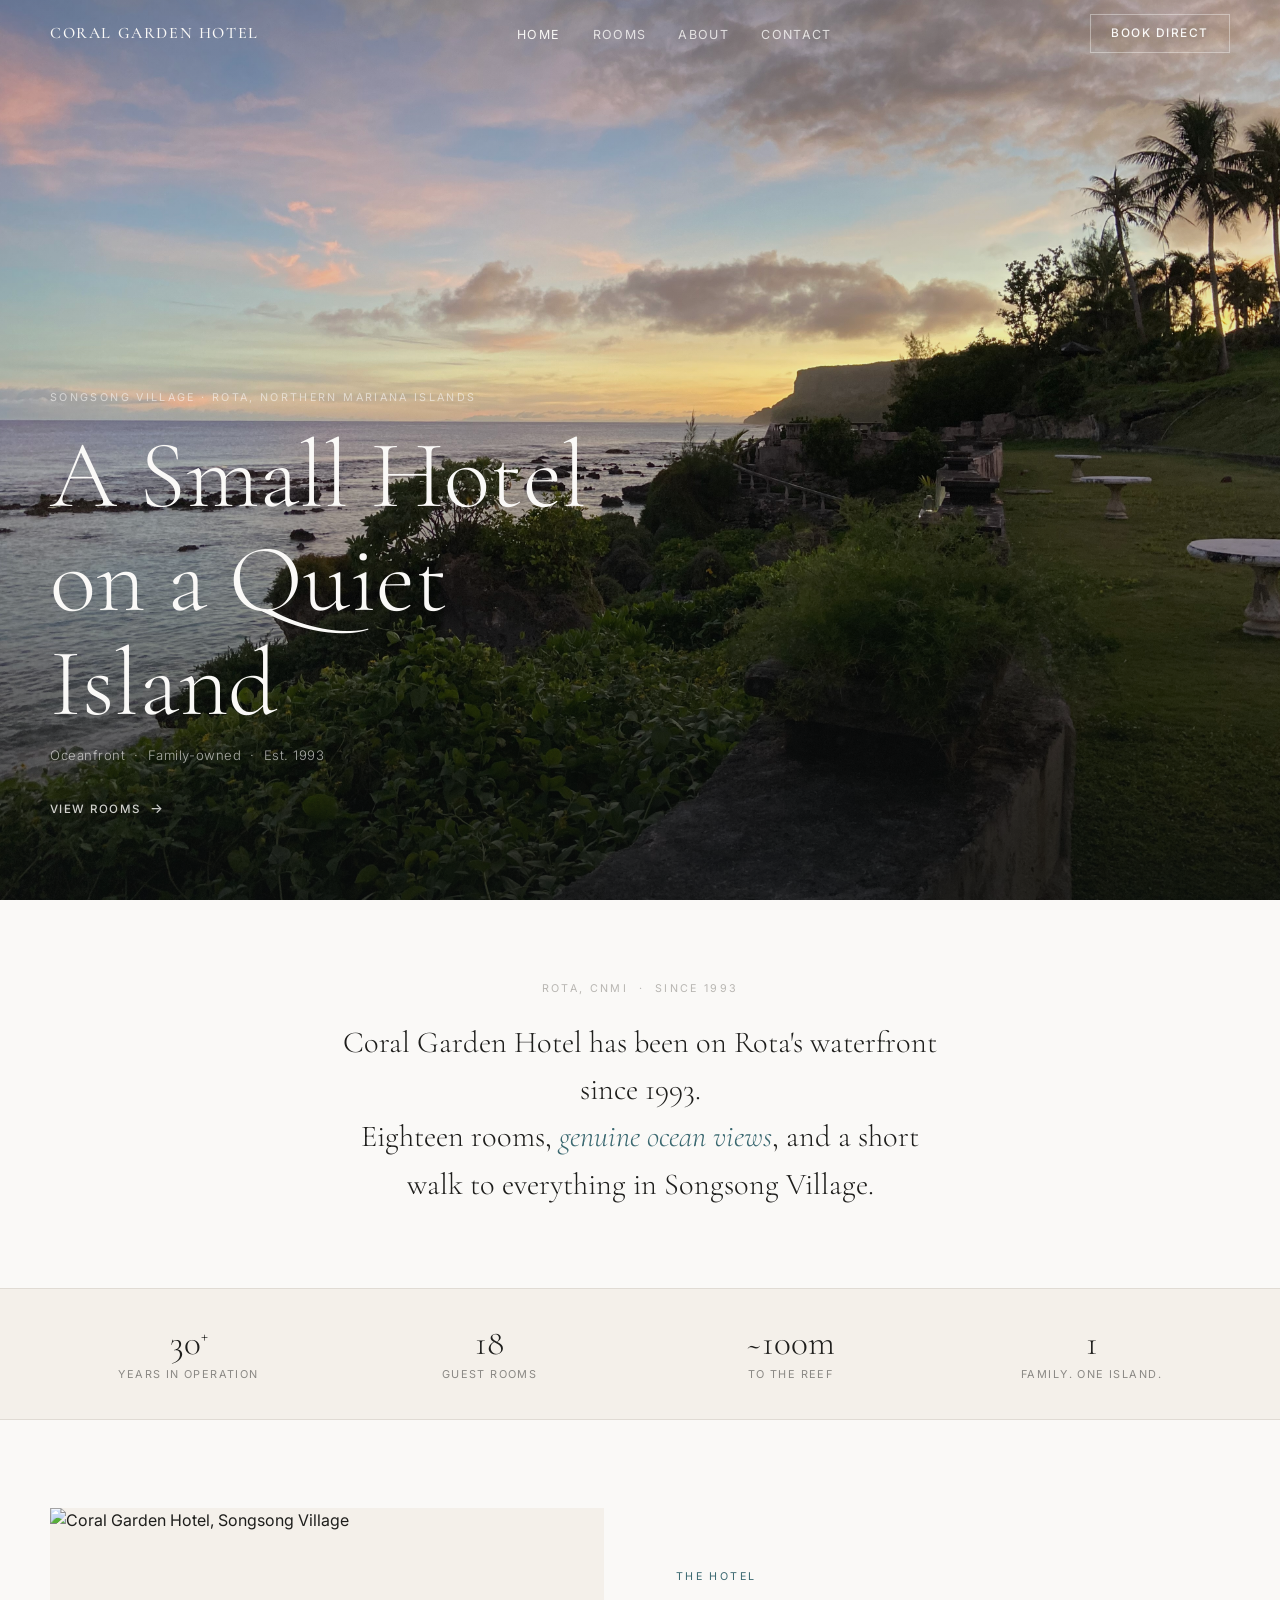
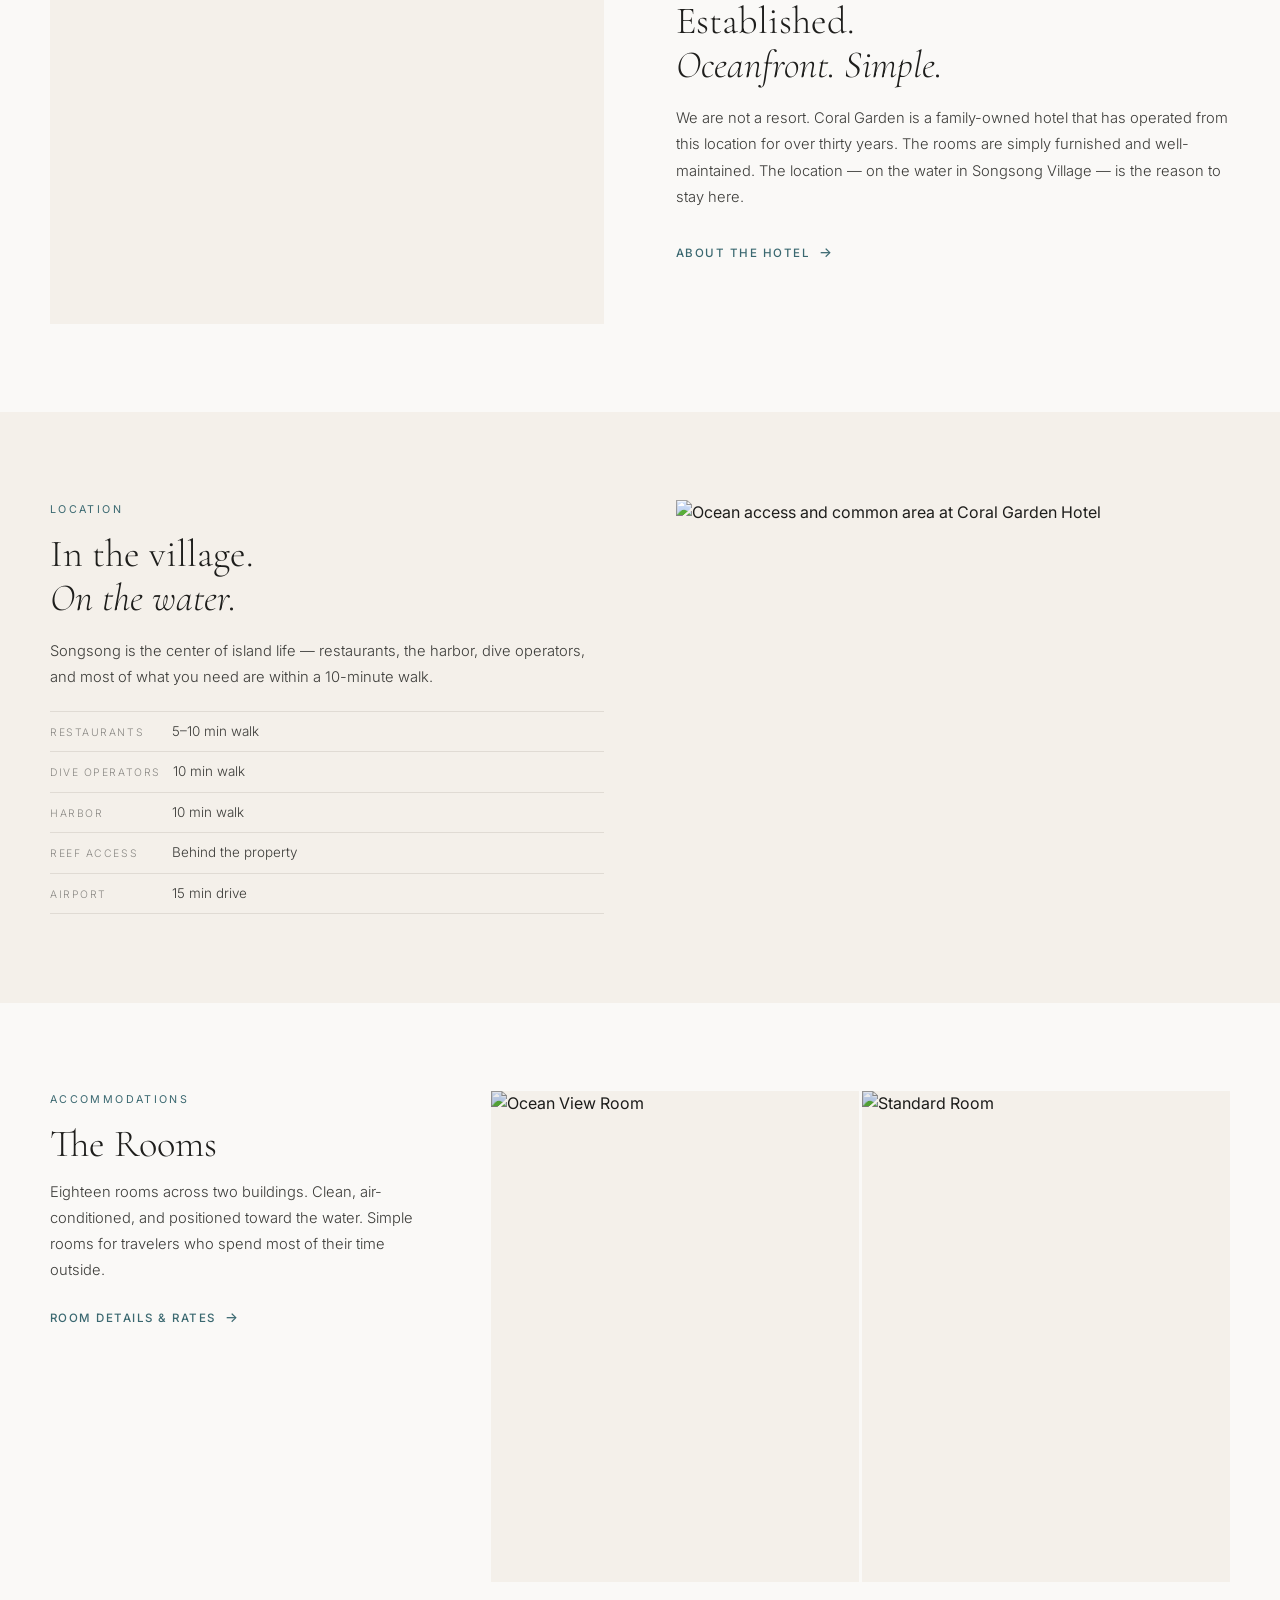
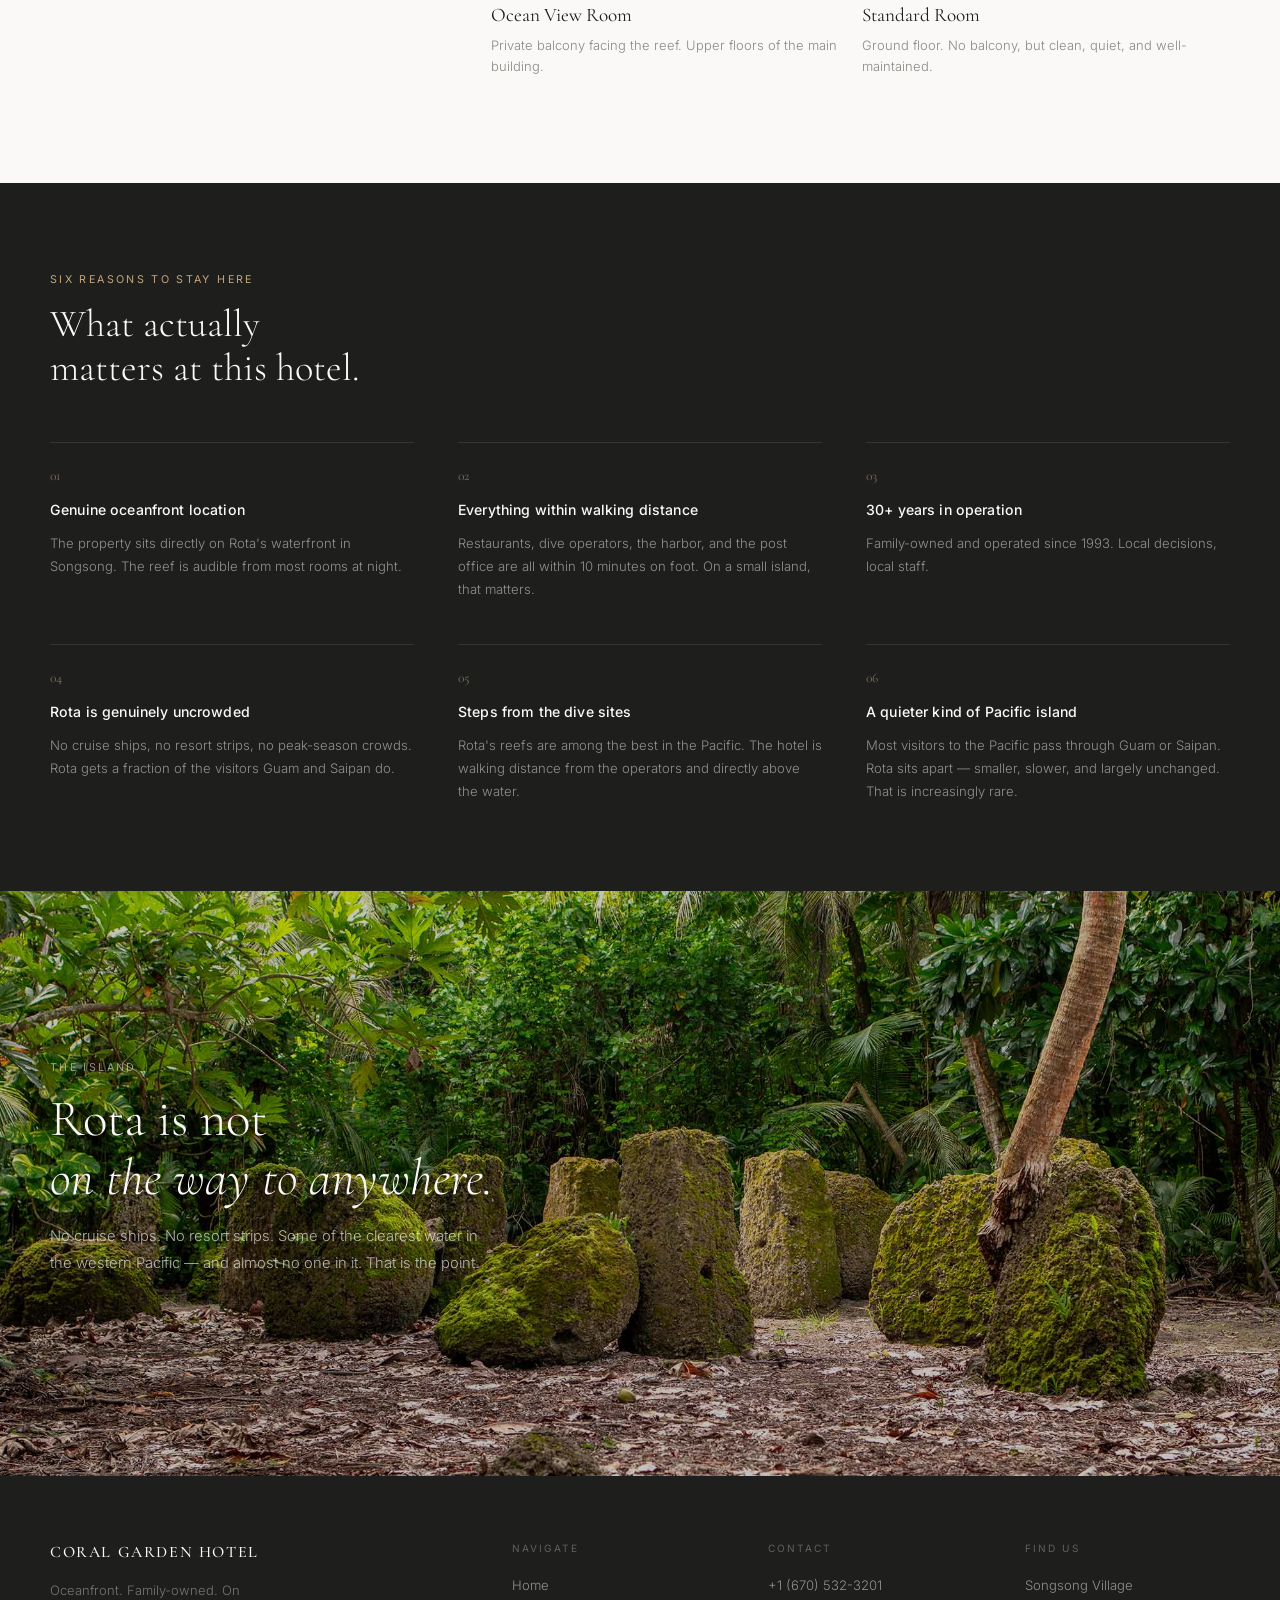
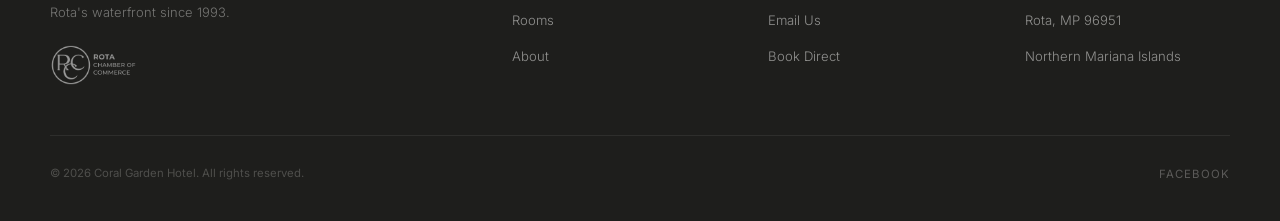
==== commit 45959175: "rcc logo added" ====
--- a/index.html
+++ b/index.html
@@ -217,6 +217,9 @@
     <div>
       <a class="footer-logo" href="index.html">Coral Garden Hotel</a>
       <p class="footer-tag">Oceanfront. Family-owned. On Rota's waterfront since 1993.</p>
+      <a class="footer-chamber" href="https://www.rotachamber.com" target="_blank" rel="noopener" title="Rota Chamber of Commerce Member">
+        <img src="images/rcclogowhite.png" alt="Rota Chamber of Commerce Member">
+      </a>
     </div>
     <div>
       <p class="footer-col-hd">Navigate</p>
--- a/style.css
+++ b/style.css
@@ -202,6 +202,9 @@
 .footer-grid { max-width: var(--max); margin: 0 auto; display: grid; grid-template-columns: 2fr 1fr 1fr 1fr; gap: 52px; }
 .footer-logo { font-family: var(--serif); font-weight: 500; font-size: 1rem; letter-spacing: 0.1em; text-transform: uppercase; color: var(--white); display: block; margin-bottom: 14px; }
 .footer-tag { font-size: 0.81rem; font-weight: 300; color: rgba(250,249,247,0.4); line-height: 1.7; max-width: 230px; }
+.footer-chamber { display: inline-block; margin-top: 20px; opacity: 0.55; transition: opacity 0.2s; }
+.footer-chamber:hover { opacity: 0.85; }
+.footer-chamber img { height: 44px; width: auto; display: block; }
 .footer-col-hd { font-size: 0.63rem; letter-spacing: 0.2em; text-transform: uppercase; color: rgba(250,249,247,0.3); margin-bottom: 16px; }
 .footer-list { list-style: none; display: flex; flex-direction: column; gap: 10px; }
 .footer-list li a,
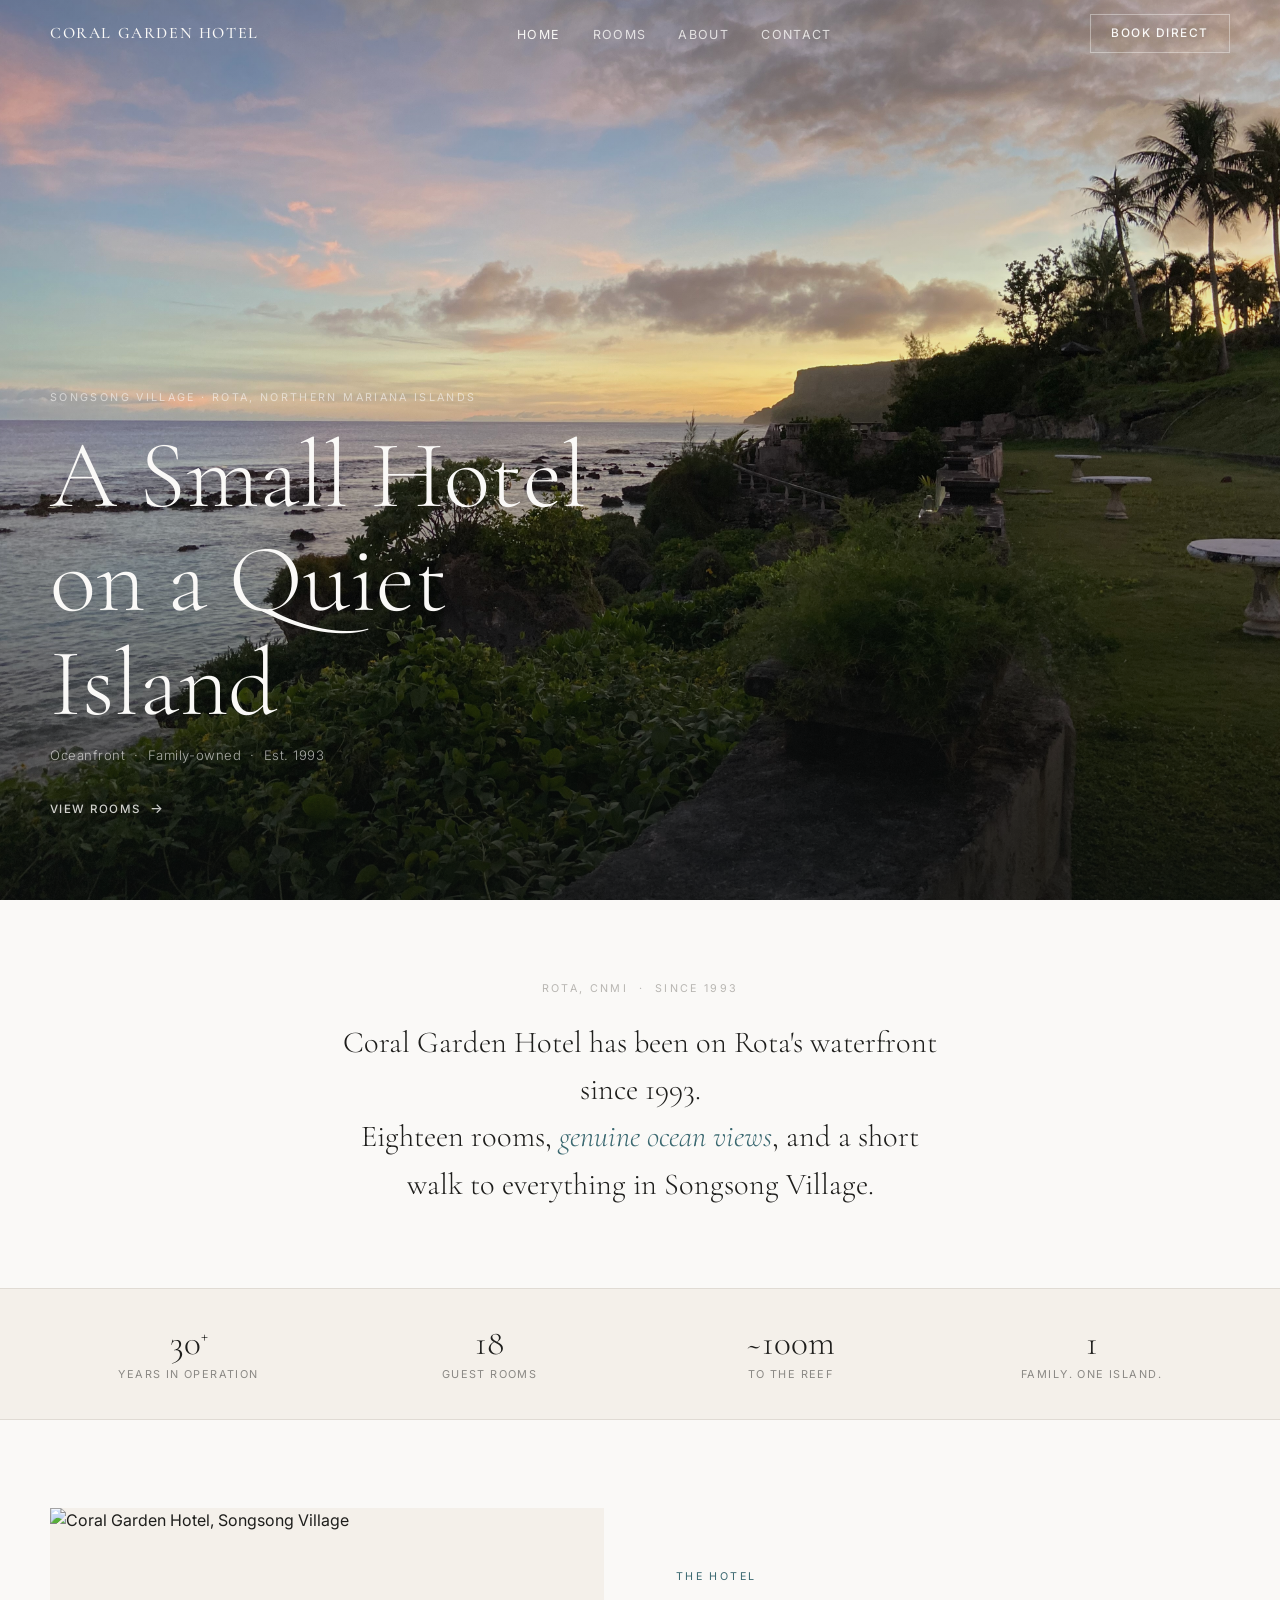
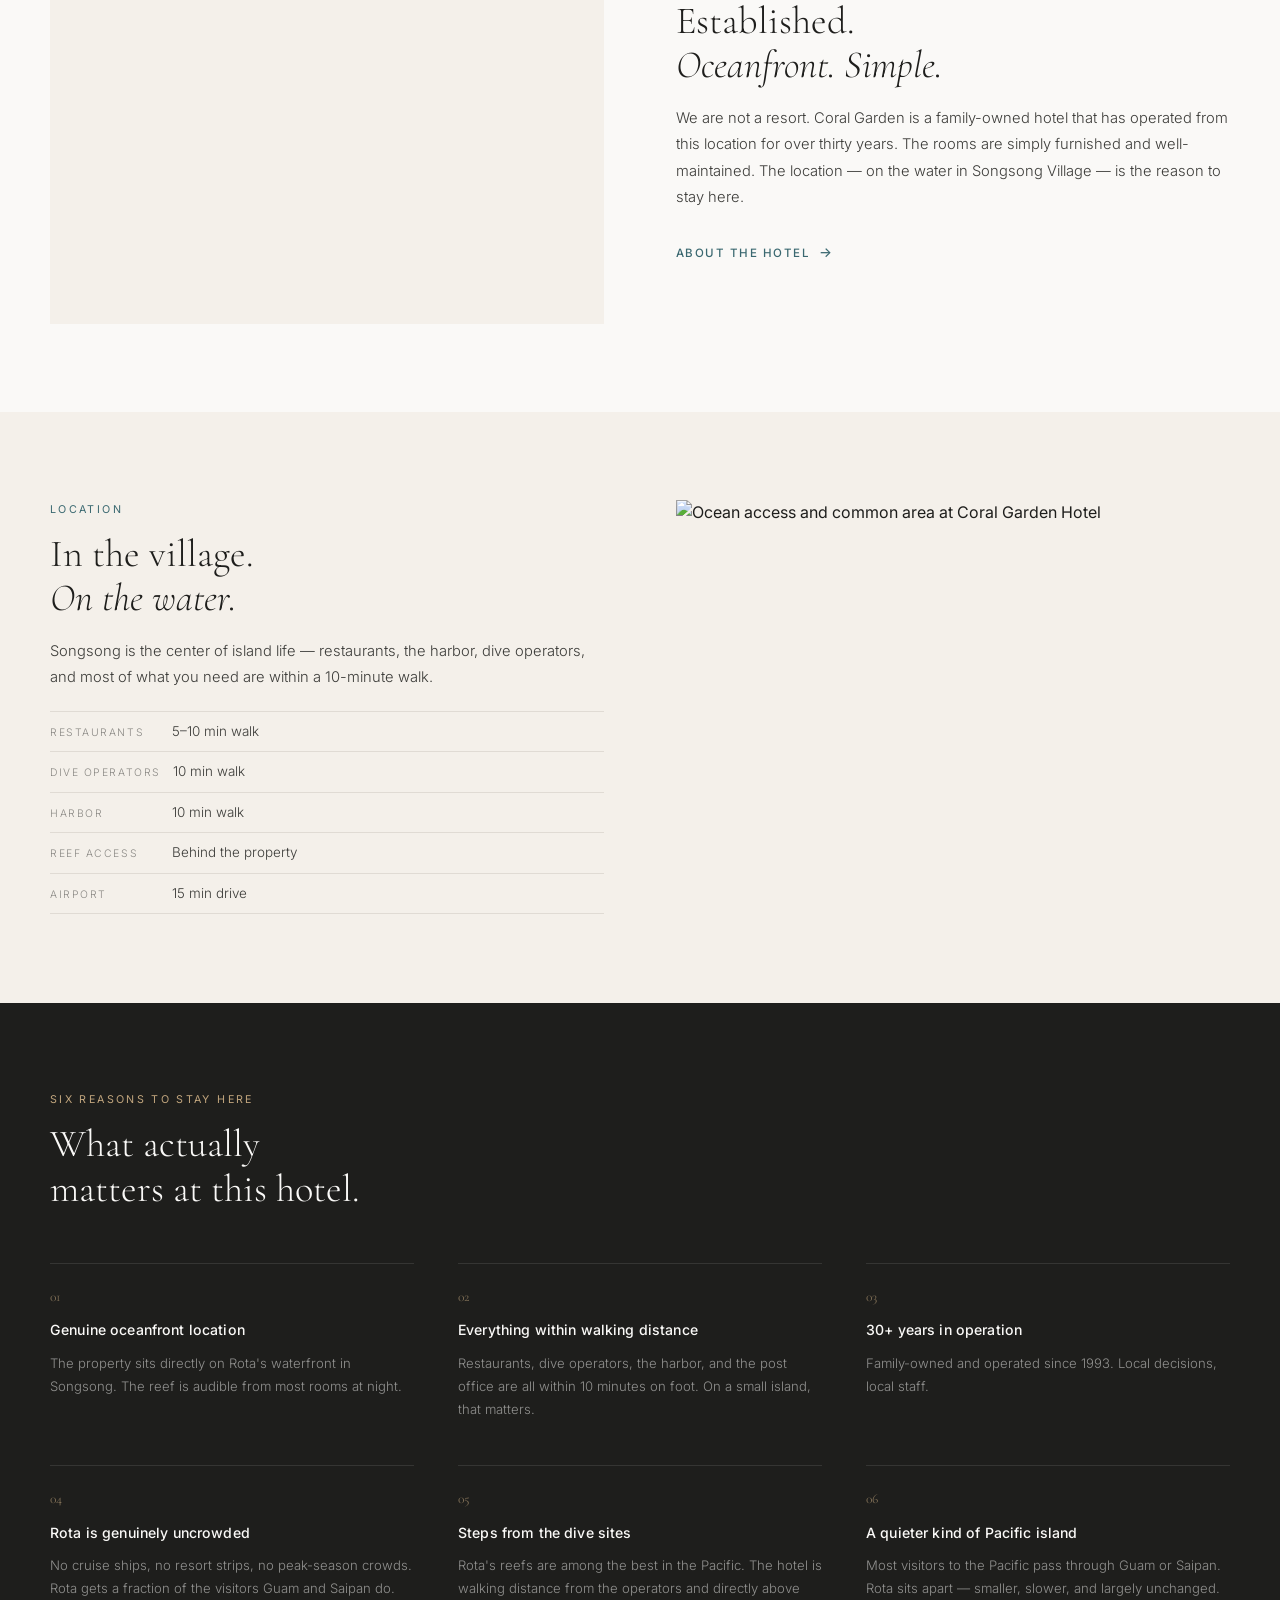
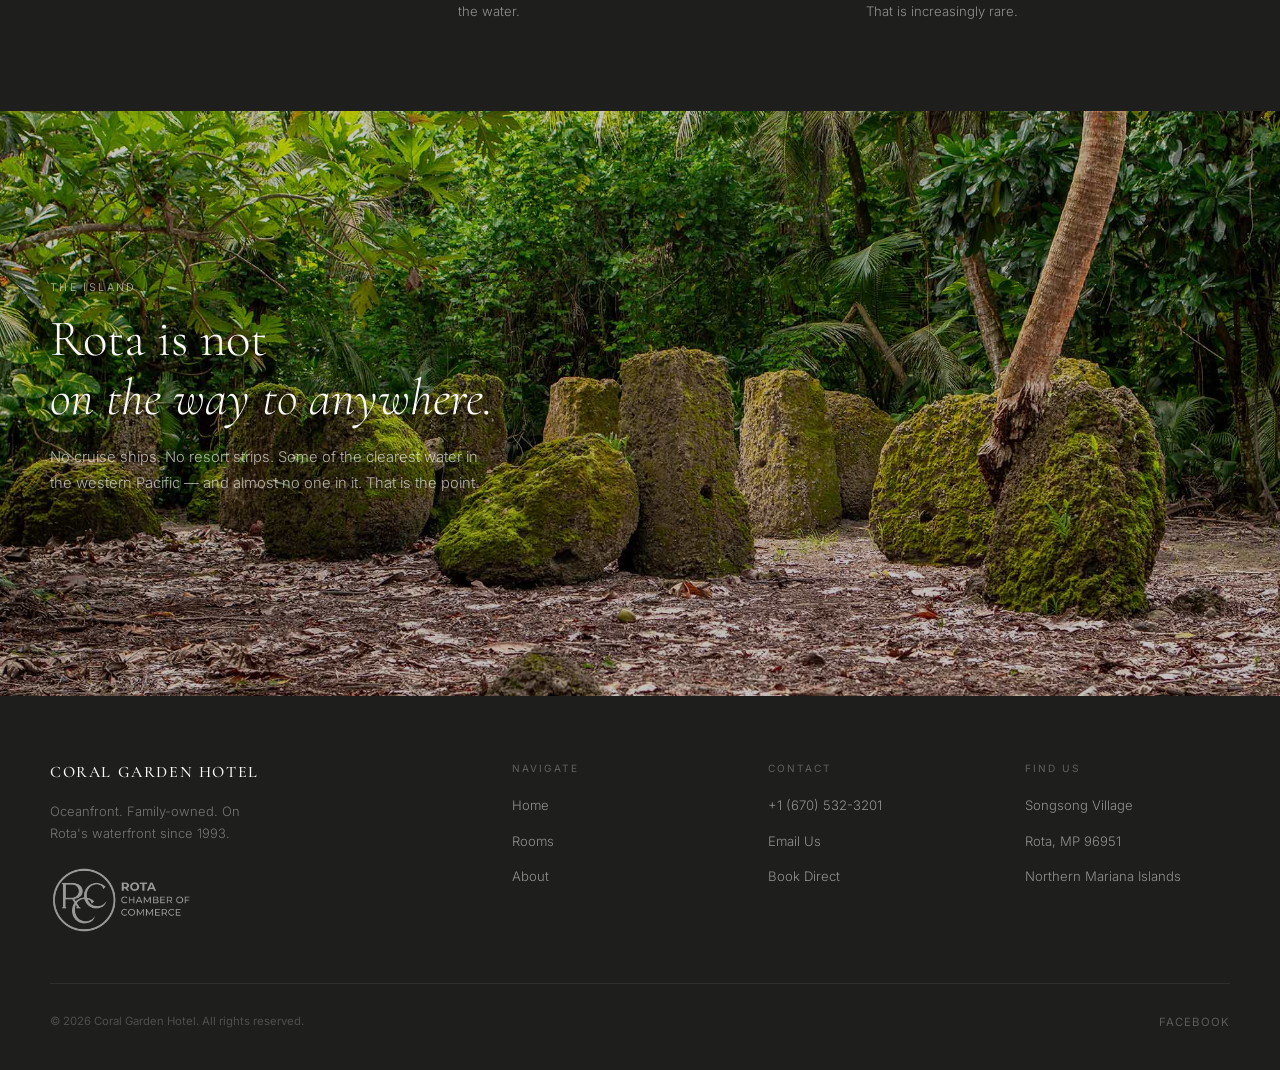
==== commit e909e6b9: "remove rooms from home page" ====
--- a/index.html
+++ b/index.html
@@ -125,41 +125,6 @@
   </div>
 </section>
 
-<!-- ROOMS PREVIEW -->
-<section class="rooms-preview">
-  <div class="rooms-preview-inner">
-    <div class="sec-head fi">
-      <p class="label">Accommodations</p>
-      <h2 class="heading">The Rooms</h2>
-      <p class="body-text">Eighteen rooms across two buildings. Clean, air-conditioned, and positioned toward the water. Simple rooms for travelers who spend most of their time outside.</p>
-      <a class="arrow-link" href="rooms.html" style="margin-top:24px;">Room details &amp; rates</a>
-    </div>
-    <div class="rooms-grid">
-      <a class="room-card fi" href="rooms.html">
-        <div class="room-card-img photo-slot">
-          <!-- REPLACE: ocean view balcony — morning light, reef visible -->
-          <img src="https://static.wixstatic.com/media/9e8337_b1c061a72b2144a48a2f756beccdd137~mv2.jpg"
-               alt="Ocean View Room" loading="lazy">
-        </div>
-        <div class="room-card-info">
-          <h3 class="room-card-name">Ocean View Room</h3>
-          <p class="room-card-desc">Private balcony facing the reef. Upper floors of the main building.</p>
-        </div>
-      </a>
-      <a class="room-card fi d1" href="rooms.html">
-        <div class="room-card-img photo-slot">
-          <!-- REPLACE: standard room interior — bed, AC, honest and clean -->
-          <img src="https://static.wixstatic.com/media/27be38_09f3816706b747b8a890a3bf2c1b6a8f~mv2_d_4032_3024_s_4_2.jpeg"
-               alt="Standard Room" loading="lazy">
-        </div>
-        <div class="room-card-info">
-          <h3 class="room-card-name">Standard Room</h3>
-          <p class="room-card-desc">Ground floor. No balcony, but clean, quiet, and well-maintained.</p>
-        </div>
-      </a>
-    </div>
-  </div>
-</section>
 
 <!-- REASONS -->
 <section class="reasons">
--- a/style.css
+++ b/style.css
@@ -204,7 +204,7 @@
 .footer-tag { font-size: 0.81rem; font-weight: 300; color: rgba(250,249,247,0.4); line-height: 1.7; max-width: 230px; }
 .footer-chamber { display: inline-block; margin-top: 20px; opacity: 0.55; transition: opacity 0.2s; }
 .footer-chamber:hover { opacity: 0.85; }
-.footer-chamber img { height: 44px; width: auto; display: block; }
+.footer-chamber img { height: 72px; width: auto; display: block; }
 .footer-col-hd { font-size: 0.63rem; letter-spacing: 0.2em; text-transform: uppercase; color: rgba(250,249,247,0.3); margin-bottom: 16px; }
 .footer-list { list-style: none; display: flex; flex-direction: column; gap: 10px; }
 .footer-list li a,
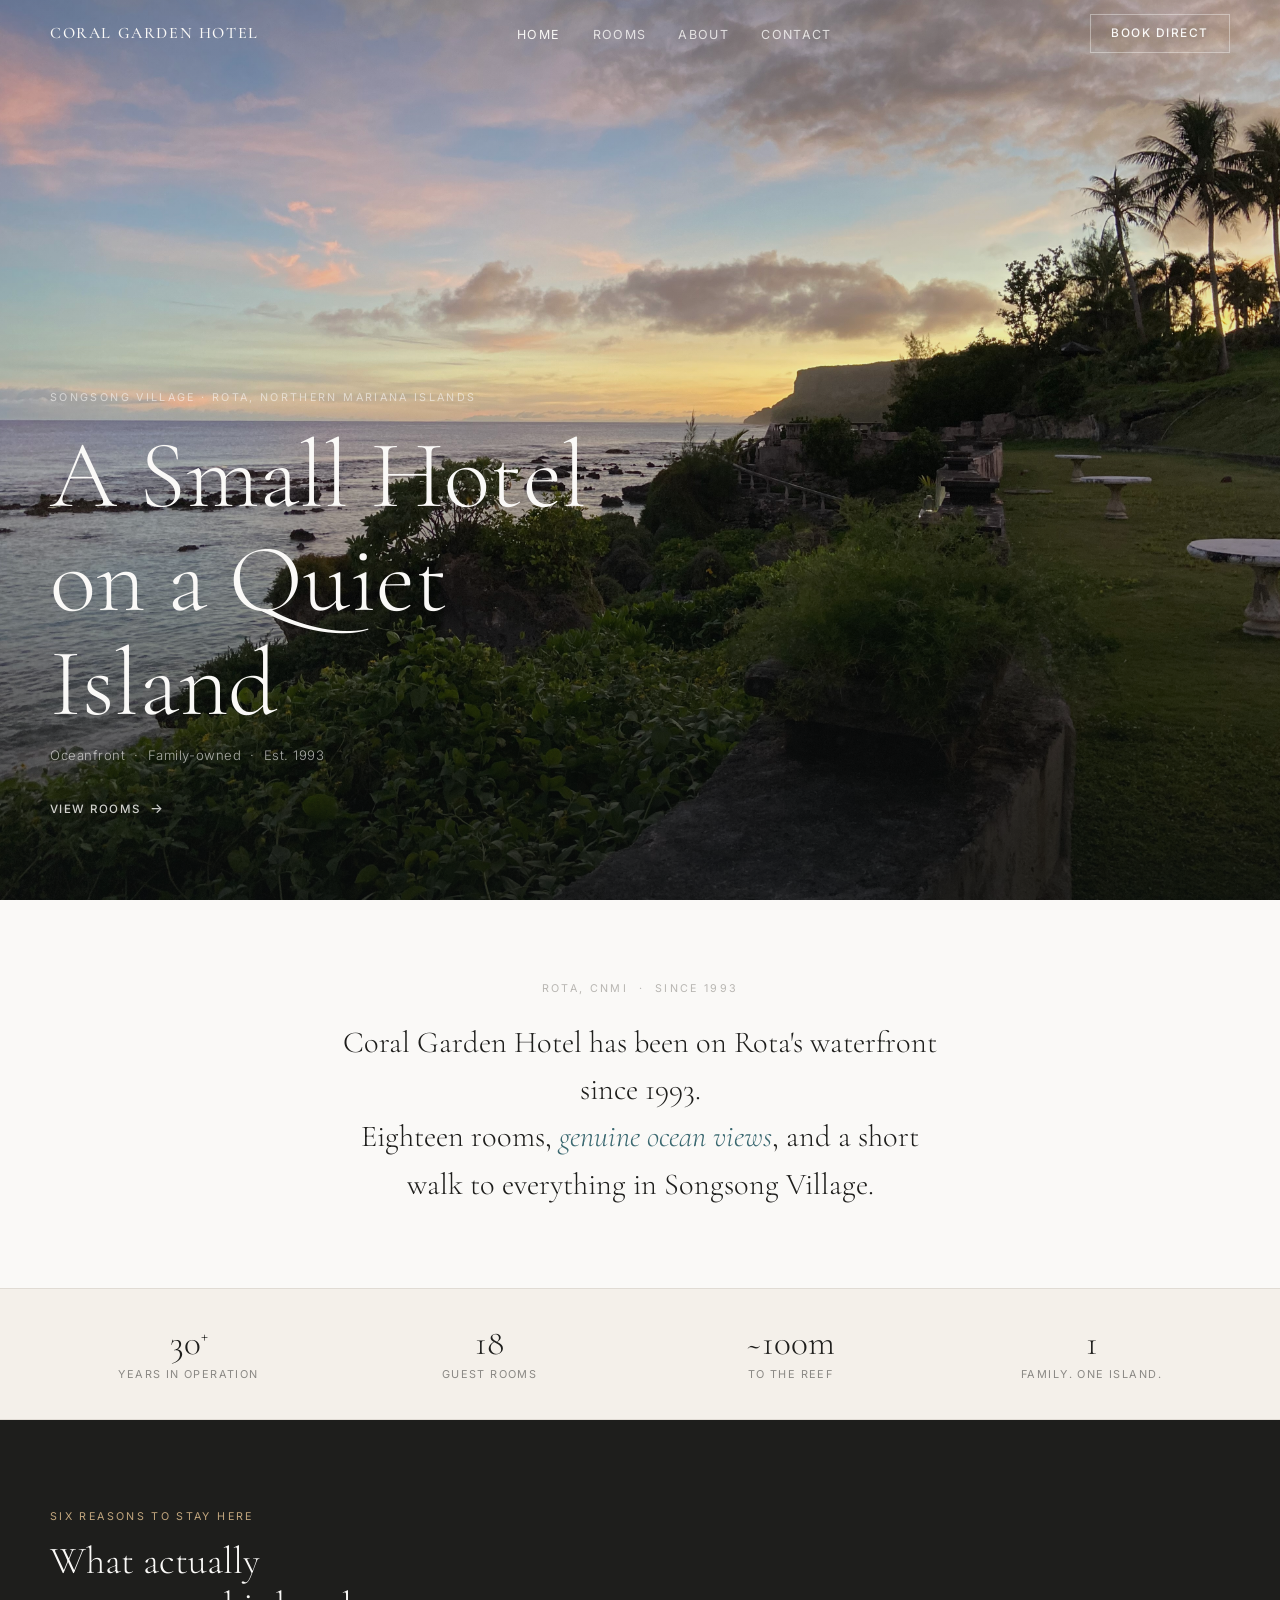
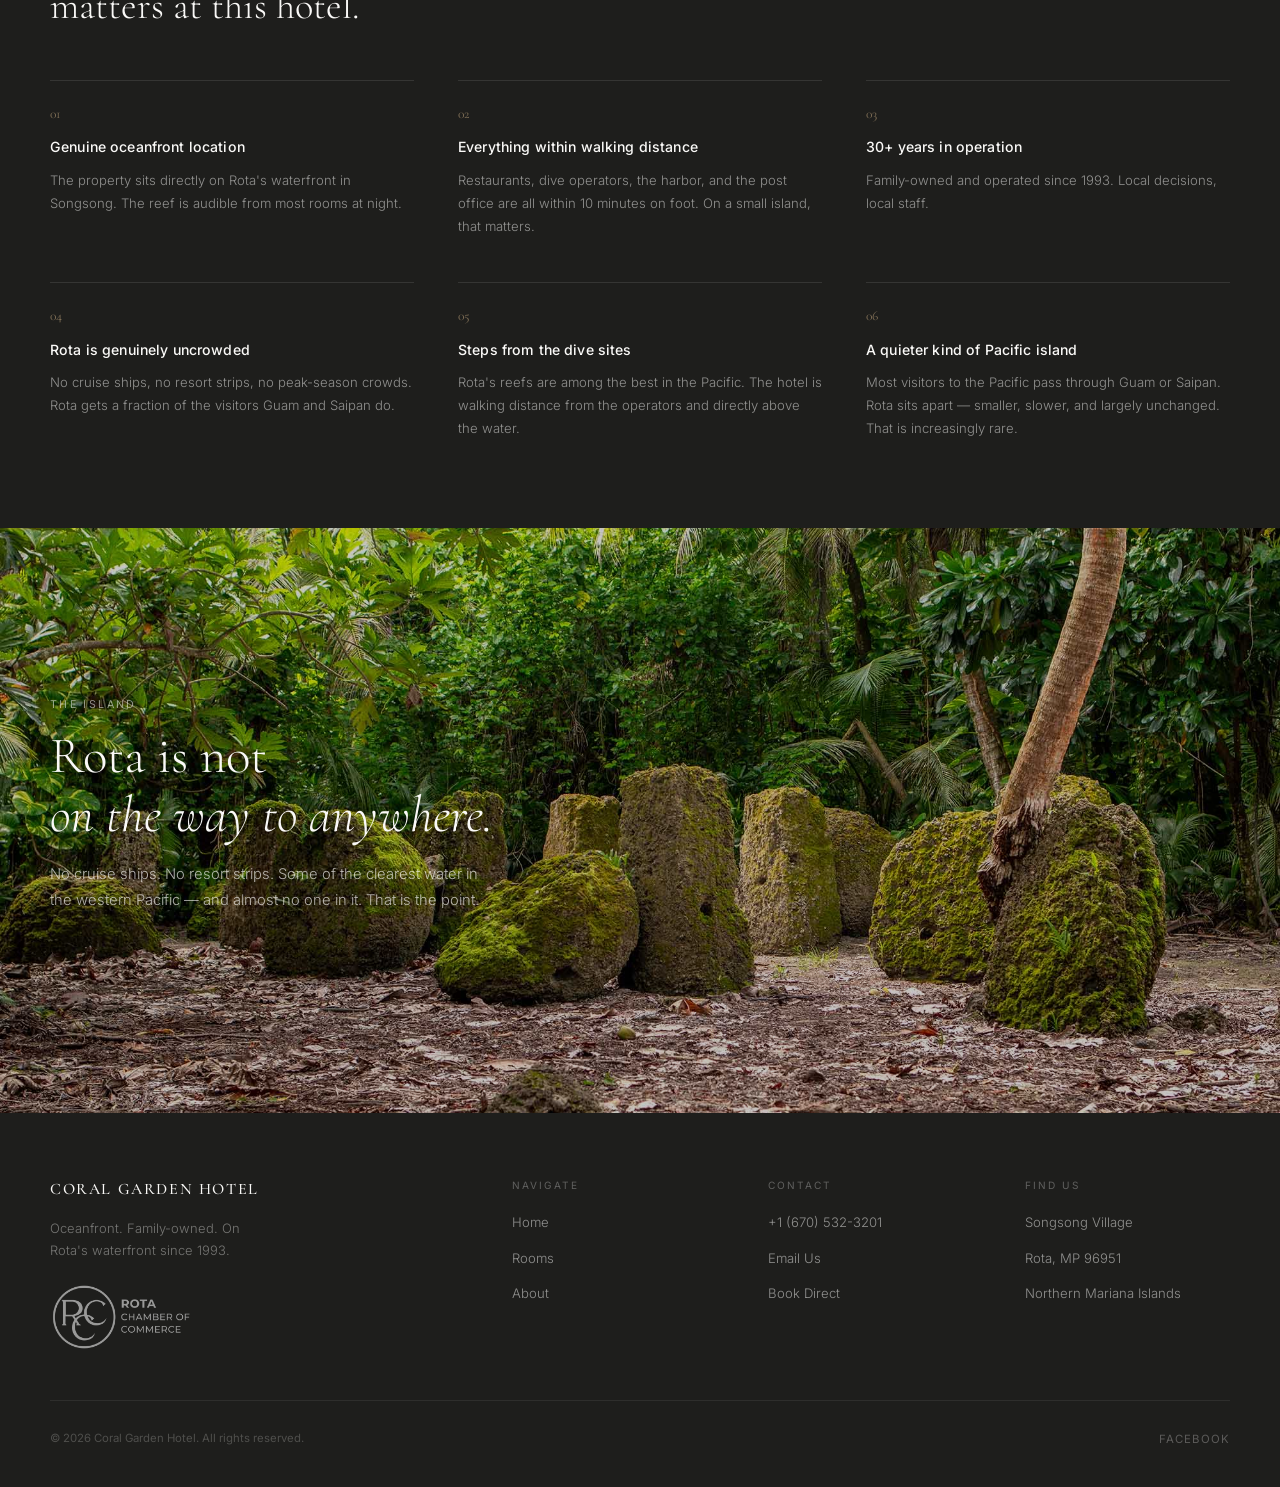
==== commit 4f1a5b23: "remove more sections" ====
--- a/index.html
+++ b/index.html
@@ -87,43 +87,6 @@
   </div>
 </div>
 
-<!-- FEATURE: THE HOTEL — REPLACE img with exterior or pavilion shot -->
-<section class="feature">
-  <div class="feature-inner fi">
-    <div class="feat-img photo-slot">
-      <img src="https://static.wixstatic.com/media/27be38_666d4c3dbf014dd08b6da16893f0f1f3~mv2.jpeg"
-           alt="Coral Garden Hotel, Songsong Village" loading="lazy">
-    </div>
-    <div class="feat-txt">
-      <p class="label">The Hotel</p>
-      <h2 class="heading">Established.<br><em>Oceanfront. Simple.</em></h2>
-      <p class="body-text">We are not a resort. Coral Garden is a family-owned hotel that has operated from this location for over thirty years. The rooms are simply furnished and well-maintained. The location — on the water in Songsong Village — is the reason to stay here.</p>
-      <a class="arrow-link" href="about.html">About the hotel</a>
-    </div>
-  </div>
-</section>
-
-<!-- FEATURE: LOCATION — REPLACE img with common area or ocean access shot -->
-<section class="feature feature-alt">
-  <div class="feature-inner rev fi">
-    <div class="feat-img photo-slot">
-      <img src="https://static.wixstatic.com/media/27be38_fd2245d4fb8647ab97efee381293e799~mv2.jpeg"
-           alt="Ocean access and common area at Coral Garden Hotel" loading="lazy">
-    </div>
-    <div class="feat-txt">
-      <p class="label">Location</p>
-      <h2 class="heading">In the village.<br><em>On the water.</em></h2>
-      <p class="body-text">Songsong is the center of island life — restaurants, the harbor, dive operators, and most of what you need are within a 10-minute walk.</p>
-      <div class="practical-list">
-        <div class="practical-item"><span class="practical-label">Restaurants</span>5–10 min walk</div>
-        <div class="practical-item"><span class="practical-label">Dive Operators</span>10 min walk</div>
-        <div class="practical-item"><span class="practical-label">Harbor</span>10 min walk</div>
-        <div class="practical-item"><span class="practical-label">Reef Access</span>Behind the property</div>
-        <div class="practical-item"><span class="practical-label">Airport</span>15 min drive</div>
-      </div>
-    </div>
-  </div>
-</section>
 
 
 <!-- REASONS -->
--- a/style.css
+++ b/style.css
@@ -254,9 +254,9 @@
 .feature-inner { max-width: var(--max); margin: 0 auto; display: grid; grid-template-columns: 1fr 1fr; gap: 72px; align-items: center; }
 .feature-inner.rev { direction: rtl; }
 .feature-inner.rev > * { direction: ltr; }
-.feat-img { overflow: hidden; aspect-ratio: 4/3; }
-.feat-img img { width: 100%; height: 100%; object-fit: cover; transition: transform 0.8s var(--ease); }
-.feat-img:hover img { transform: scale(1.03); }
+.feat-img { overflow: hidden; aspect-ratio: 3/4; }
+.feat-img img { width: 100%; height: 100%; object-fit: cover; filter: grayscale(35%) brightness(0.95); transition: transform 0.8s var(--ease), filter 0.8s var(--ease); }
+.feat-img:hover img { transform: scale(1.03); filter: grayscale(0%) brightness(1); }
 .feat-txt .label { margin-bottom: 14px; }
 .feat-txt .heading { font-size: clamp(1.7rem,3vw,2.5rem); margin-bottom: 18px; }
 .feat-txt .body-text { margin-bottom: 12px; }
